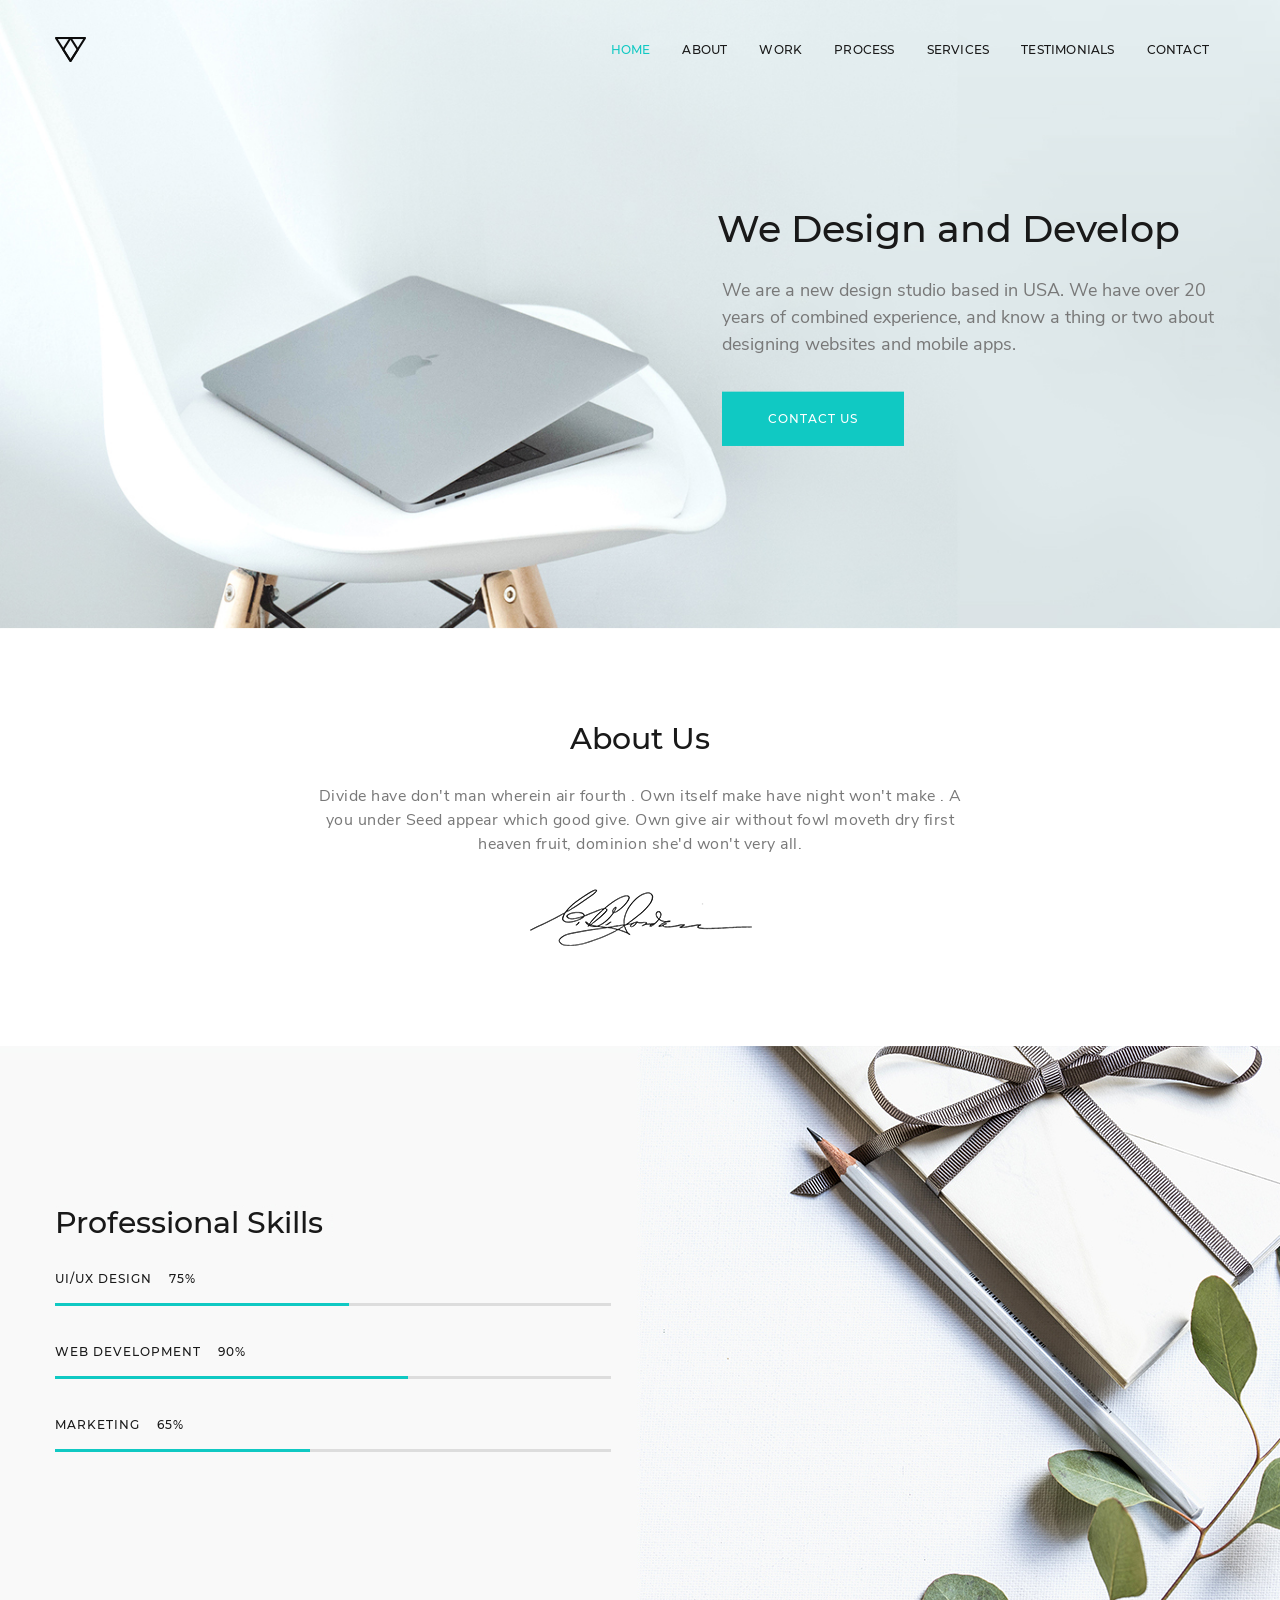
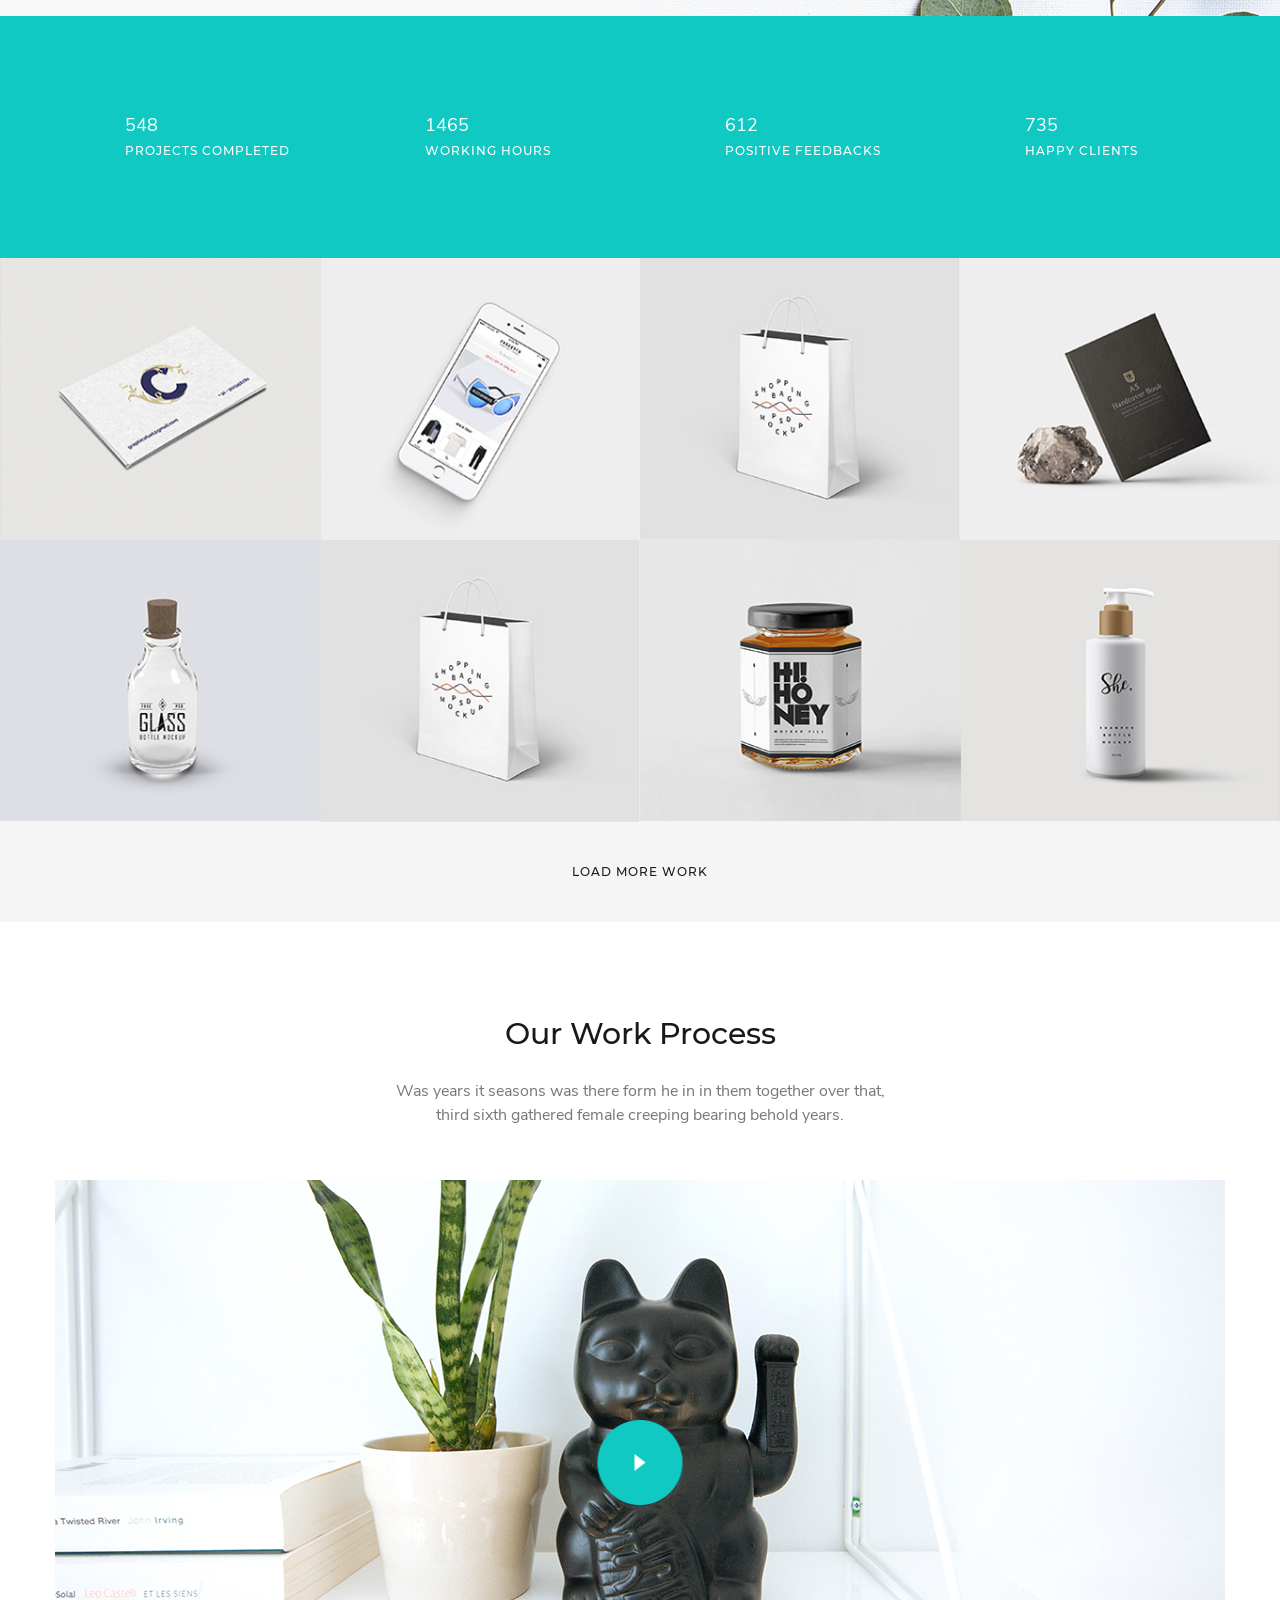
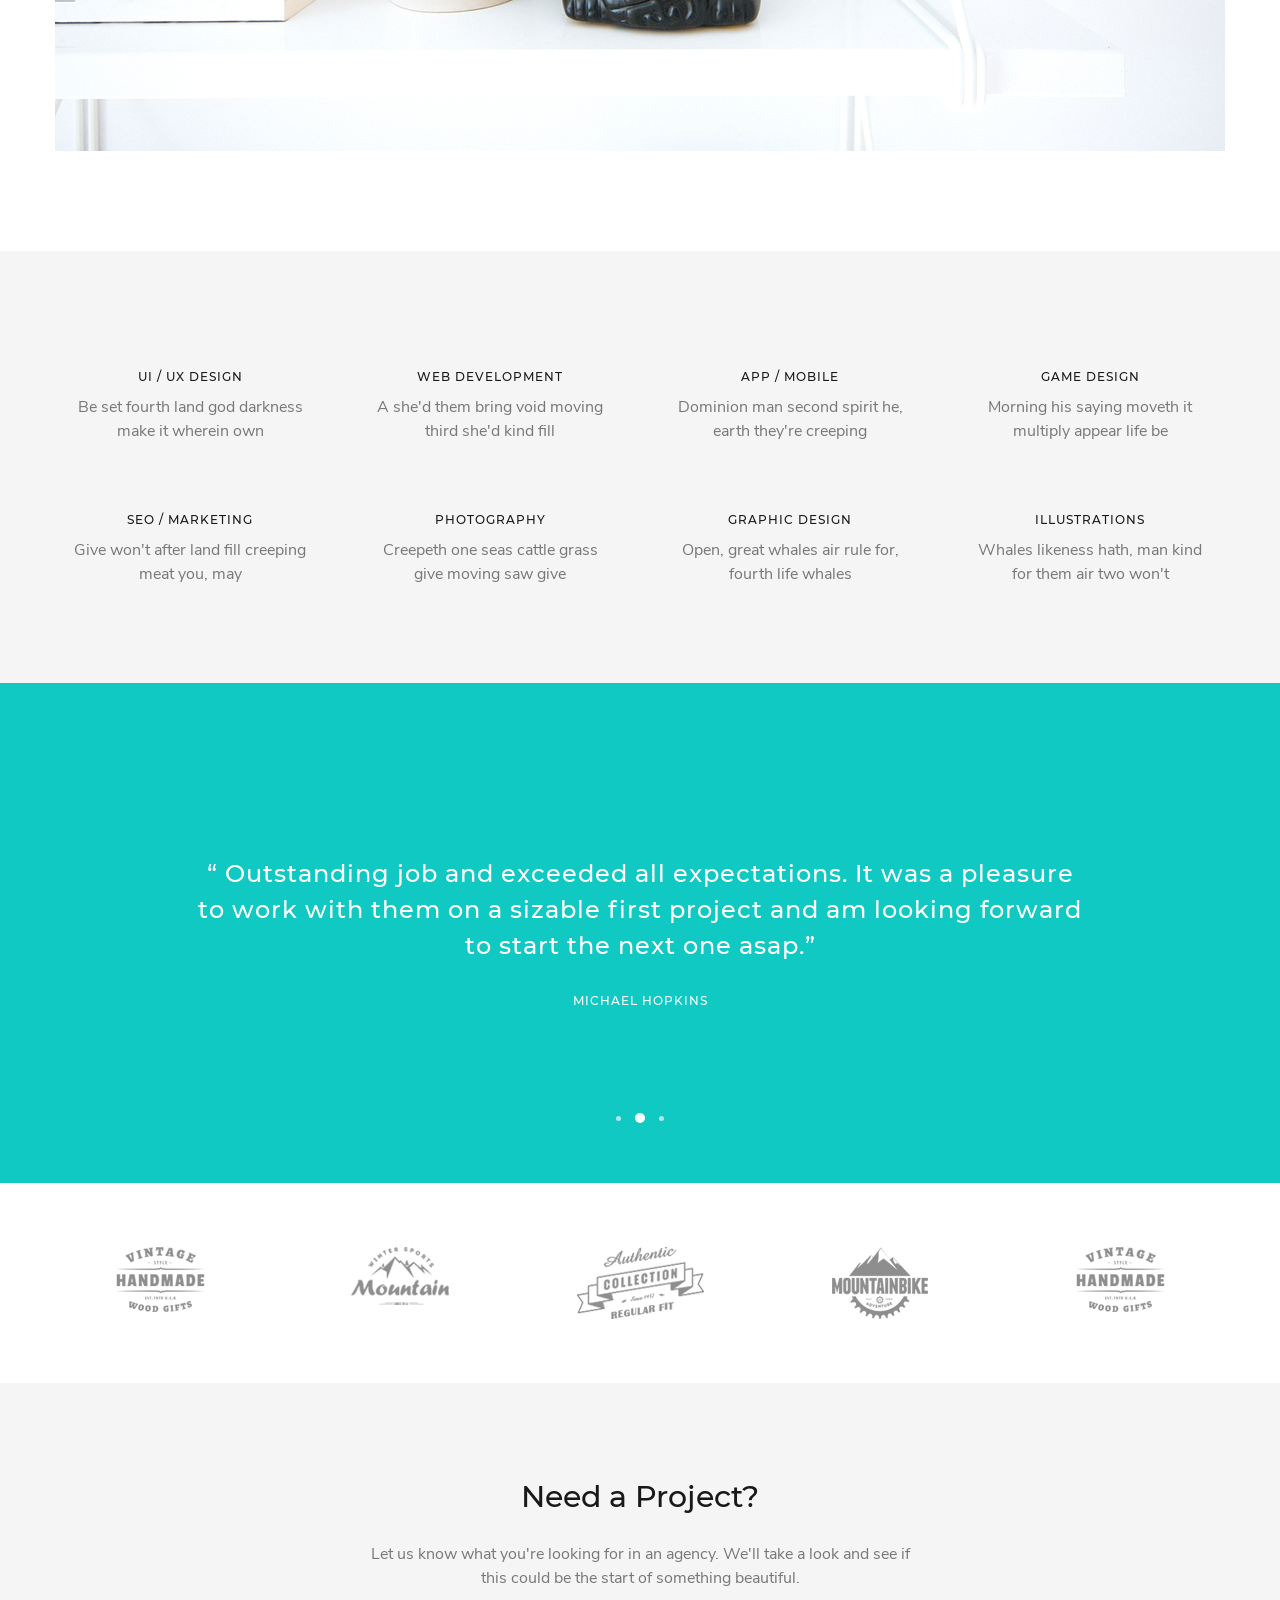
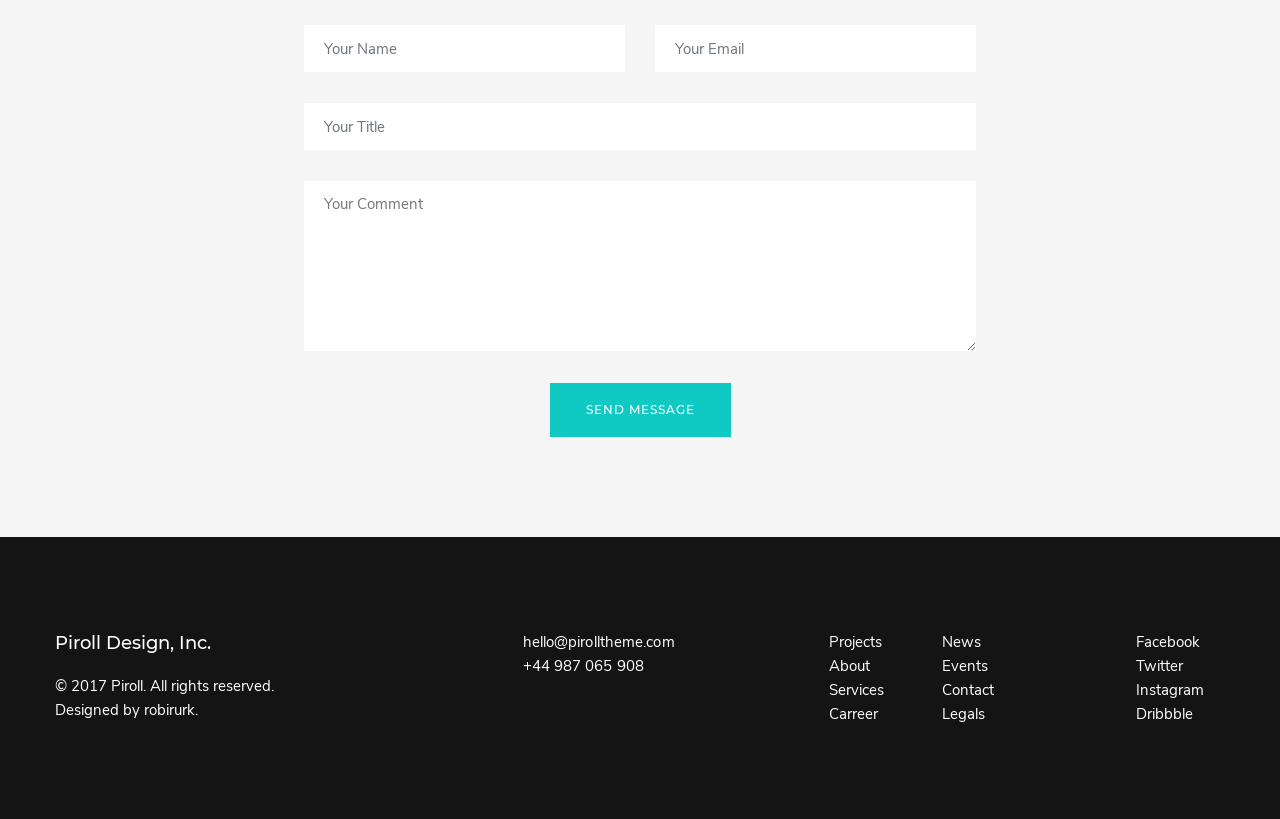
==== index.html @ c84d78e5 "Init: Create page template hp" ====
<!DOCTYPE html>
<html>
<head>
  <title>home page 01</title>
  <meta charset="UTF-8">
  <meta name="viewport" content="width=device-width, user-scalable=yes, maximum-scale=1.0, minimum-scale=1.0">
  <meta name="apple-mobile-web-app-capable" content="yes">
  <meta name="mobile-web-app-capable" content="yes">
  <meta http-equiv="X-UA-Compatible" content="IE=edge">
  <link rel="stylesheet" href="https://stackpath.bootstrapcdn.com/bootstrap/4.4.1/css/bootstrap.min.css" integrity="sha384-Vkoo8x4CGsO3+Hhxv8T/Q5PaXtkKtu6ug5TOeNV6gBiFeWPGFN9MuhOf23Q9Ifjh" crossorigin="anonymous">

  <link rel="stylesheet" href="./fonts/Icon/pe-icon-7-stroke/css/pe-icon-7-stroke.css">
  <!-- Optional - Adds useful class to manipulate icon font display -->
  <link rel="stylesheet" href="./fonts/Icon/pe-icon-7-stroke/css/helper.css">
  <link rel="stylesheet" href="./css/style.css">
  <!-- <link rel="stylesheet" href="./css/responsive.css"> -->
  <!-- <link rel="stylesheet" href="fonts/fontawesome/css/all.css"> -->
  <link href="plugins/slick/slick.css" rel="stylesheet" type="text/css">
</head>
<body>
  <div id="wrapper">
    <header id="header">
      <div class="header-sticky">
        <div class="container">
          <div class="row">
            <div class="col-12">
              <div class="block">
                <div class="headerWrap">
                  <div class="logo-header">
                    <a href="./index.html">
                      <img src="./assets/images/logo.png" alt="logo">
                    </a>
                  </div>
                  <nav id="mainnav" class="nav-header">
                    <p id="menuWrap"><a id="menu"><span id="menuBtn"></span></a></p>
                    <div class="panel" id="i_panel">
                      <ul>
                        <li class="active"><a href="index02.html">HOME</a></li>
                        <li class=""><a href="index03.html">ABOUT</a></li>
                        <li class=""><a href="index04.html">WORK</a></li>
                        <li class=""><a href="#">PROCESS</a></li>
                        <li class=""><a href="#">SERVICES</a></li>
                        <li class=""><a href="#">TESTIMONIALS</a></li>
                        <li class=""><a href="index05.html">CONTACT</a></li>
                      </ul>
                    </div>
                  </nav>
                </div>
              </div>
            </div>
          </div>
      </div>
    </div>
      </header>
    <!-- start content-page -->



<section class="ss-slider-top">
	<div class="container-fluid ct-p-0">
		<div class="row">
			<div class="slider-top">
				<div class="image">
					<img src="./assets/images/banner-slider.jpg" alt="banner slider">
				</div>
						<div class="content-slider">
				<div class="container">
					<div class="row">
							<div class="inner">
								<div class="block">
									<div class="text-content">
										<h2 class="title-slider titleh1">We Design and Develop</h2>
										<p class="text-slider">We are a new design studio based in USA. We have over 20 years of combined experience, and know a thing or two about designing websites and mobile apps.</p>
										<a class="contact-us btn-click" href="#">CONTACT US</a>
									</div>
								</div>
							</div>
						</div>
					</div>
				</div>
			</div>
		</div>
	</div>
</section>

<section class="ss-block ss-about-us">
	<div class="container">
		<div class="row">
			<div class="col-12">
				<div class="block">
					<div class="title">
						<h2>About Us</h2>
					</div>
					<div class="text-block">
						<p>Divide have don't man wherein air fourth . Own itself make have night won't make . A you under Seed appear which good give. Own give air without fowl moveth dry first heaven fruit, dominion she'd won't very all.</p>
						<div class="imgage">
							<img src="./assets/images/signature.png" alt="">
						</div>
					</div>
				</div>
			</div>
		</div>
	</div>
</section>

<section class="ss-block ss-skills">
	<div class="container">
		<div class="row">
			<div class="col-12">
				<div class="block">
					<div class="title">
						<h2>Professional Skills</h2>
					</div>
					<div class="skill-block">
						<div class="container">
							<div class="row">
								<div class="col col-md-6 col-12">
									<div class="row">
										<div class="text-block">
											<div class="skills" data-percent="75%">
												<div class="title-bar">
													<h5>UI/UX DESIGN <strong>75%</strong></h5>
												</div>
												<div class="skillbar"></div>
											</div>
											<div class="skills" data-percent="90%">
												<div class="title-bar">
													<h5>WEB DEVELOPMENT <strong>90%</strong></h5>
												</div>
												<div class="skillbar"></div>
											</div>
											<div class="skills" data-percent="65%">
												<div class="title-bar">
													<h5>MARKETING <strong>65%</strong></h5>
												</div>
												<div class="skillbar"></div>
											</div>
										</div>
									</div>
								</div>
								<!--
								<div class="col col-md-6 col-12">
									<div class="row">
										<div class="image">
											<img src="./assets/images/skill-image.jpg" alt="">
										</div>
									</div>
								</div>
								-->
							</div>
						</div>
					</div>

				</div>
			</div>
		</div>
	</div>
</section>

<section class="ss-block ss-num ss-greens">
	<div class="container">
		<div class="row">
			<div class="col col-xl-3 col-lg-3 col-sm-6 col-12">
				<div class="num-item">
					<div class="icon">
						<span class="pe-7s-portfolio"></span>
					</div>
					<div class="text-content">
						<span class="number">548</span>
						<h5>PROJECTS COMPLETED</h5>
					</div>
				</div>
			</div>
			<div class="col col-xl-3 col-lg-3 col-sm-6 col-12">
				<div class="num-item">
					<div class="icon">
						<span class="pe-7s-clock"></span>
					</div>
					<div class="text-content">
						<span class="number">1465</span>
						<h5>WORKING HOURS</h5>
					</div>
				</div>
			</div>
			<div class="col col-xl-3 col-lg-3 col-sm-6 col-12">
				<div class="num-item">
					<div class="icon">
						<span class="pe-7s-star"></span>
					</div>
					<div class="text-content">
						<span class="number">612</span>
						<h5>POSITIVE FEEDBACKS</h5>
					</div>
				</div>
			</div>
			<div class="col col-xl-3 col-lg-3 col-sm-6 col-12">
				<div class="num-item">
					<div class="icon">
						<span class="pe-7s-like"></span>
					</div>
					<div class="text-content">
						<span class="number">735</span>
						<h5>HAPPY CLIENTS</h5>
					</div>
				</div>
			</div>
		</div>
	</div>
</section>

<section class="ss-group-images">
	<div class="container-fluid p-0">
		<div class="row no-gutters">
			<div class="col col-xl-3 col-lg-3 col-sm-4 col-6">
				<div class="image">
					<a href="#">
						<img src="./assets/images/image05.jpg" alt="">
						<div class="overlay">
							<div class="text"><span class="pe-7s-look"></span></div>
						</div>
					</a>
				</div>
			</div>
			<div class="col col-xl-3 col-lg-3 col-sm-4 col-6">
				<div class="image">
					<a href="#">
						<img src="./assets/images/image07.jpg" alt="">
						<div class="overlay">
							<div class="text"><span class="pe-7s-look"></span></div>
						</div>
					</a>
				</div>
			</div>
			<div class="col col-xl-3 col-lg-3 col-sm-4 col-6">
				<div class="image">
					<a href="#">
						<img src="./assets/images/image03.jpg" alt="">
						<div class="overlay">
							<div class="text"><span class="pe-7s-look"></span></div>
						</div>
					</a>
				</div>
			</div>
			<div class="col col-xl-3 col-lg-3 col-sm-4 col-6">
				<div class="image">
					<a href="#">
						<img src="./assets/images/image02.jpg" alt="">
						<div class="overlay">
							<div class="text"><span class="pe-7s-look"></span></div>
						</div>
					</a>
				</div>
			</div>
			<div class="col col-xl-3 col-lg-3 col-sm-4 col-6">
				<div class="image">
					<a href="#">
						<img src="./assets/images/image06.jpg" alt="">
						<div class="overlay">
							<div class="text"><span class="pe-7s-look"></span></div>
						</div>
					</a>
				</div>
			</div>
			<div class="col col-xl-3 col-lg-3 col-sm-4 col-6">
				<div class="image">
					<a href="#">
						<img src="./assets/images/image03.jpg" alt="">
						<div class="overlay">
							<div class="text"><span class="pe-7s-look"></span></div>
						</div>
					</a>
				</div>
			</div>
			<div class="col col-xl-3 col-lg-3 col-sm-4 col-6">
				<div class="image">
					<a href="#">
						<img src="./assets/images/image04.jpg" alt="">
						<div class="overlay">
							<div class="text"><span class="pe-7s-look"></span></div>
						</div>
					</a>
				</div>
			</div>
			<div class="col col-xl-3 col-lg-3 col-sm-4 col-6">
				<div class="image">
					<a href="#">
						<img src="./assets/images/image01.jpg" alt="">
						<div class="overlay">
							<div class="text"><span class="pe-7s-look"></span></div>
						</div>
					</a>
				</div>
			</div>
		</div>
	</div>
	<div class="load-more">
		<h5>
			<a href="#">LOAD MORE WORK</a>
		</h5>
	</div>
</section>

<section class="ss-block ss-our-work">
	<div class="container">
		<div class="row">
			<div class="col-12">
				<div class="top-block-item">
					<div class="title">
						<h2>Our Work Process</h2>
					</div>
					<p>Was years it seasons was there form he in in them together over that, third sixth gathered female creeping bearing behold years.</p>
				</div>
			</div>
			<div class="content-block-item">
				<!-- <video src="#"></video> -->
				<img src="./assets/images/bg-video.jpg" alt="">
				<div class="block-play-icon">
					<a href="#" class="play-icon"></a>
					<!-- <span class="pe-7s-play"></span> -->
				</div>
			</div>
		</div>
	</div>
</section>

<section class="ss-services ss-dark">
	<div class="container">
		<div class="row">
			<div class="col col-xl-3 col-lg-4 col-sm-6 col-12">
				<div class="services-item">
					<span class="pe-7s-diamond"></span>
					<h5>UI / UX DESIGN</h5>
					<p>Be set fourth land god darkness make it wherein own</p>
				</div>
			</div>
			<div class="col col-xl-3 col-lg-4 col-sm-6 col-12">
				<div class="services-item">
					<span class="pe-7s-arc"></span>
					<h5>WEB DEVELOPMENT</h5>
					<p>A she'd them bring void moving third she'd kind fill</p>
				</div>
			</div>
			<div class="col col-xl-3 col-lg-4 col-sm-6 col-12">
				<div class="services-item">
					<span class="pe-7s-phone"></span>
					<h5>APP / MOBILE</h5>
					<p>Dominion man second spirit he, earth they're creeping</p>
				</div>
			</div>
			<div class="col col-xl-3 col-lg-4 col-sm-6 col-12">
				<div class="services-item">
					<span class="pe-7s-joy"></span>
					<h5>GAME DESIGN</h5>
					<p>Morning his saying moveth it multiply appear life be</p>
				</div>
			</div>
			<div class="col col-xl-3 col-lg-4 col-sm-6 col-12">
				<div class="services-item">
					<span class="pe-7s-plane"></span>
					<h5>SEO / MARKETING</h5>
					<p>Give won't after land fill creeping meat you, may</p>
				</div>
			</div>
			<div class="col col-xl-3 col-lg-4 col-sm-6 col-12">
				<div class="services-item">
					<span class="pe-7s-star"></span>
					<h5>PHOTOGRAPHY</h5>
					<p>Creepeth one seas cattle grass give moving saw give</p>
				</div>
			</div>
			<div class="col col-xl-3 col-lg-4 col-sm-6 col-12">
				<div class="services-item">
					<span class="pe-7s-magic-wand"></span>
					<h5>GRAPHIC DESIGN</h5>
					<p>Open, great whales air rule for, fourth life whales</p>
				</div>
			</div>
			<div class="col col-xl-3 col-lg-4 col-sm-6 col-12">
				<div class="services-item">
					<span class="pe-7s-paint-bucket"></span>
					<h5>ILLUSTRATIONS</h5>
					<p>Whales likeness hath, man kind for them air two won't</p>
				</div>
			</div>
		</div>
	</div>
</section>

<section class="ss-block ss-testimonials ss-greens">
	<div class="container">
		<div class="row">
			<div class="col-12">
				<div id="testimonials_block" class="testimonials-block">
					<div class="testimonial-item">
						<p>“ Outstanding job and exceeded all expectations. It was a pleasure to work with them on a sizable first project and am looking forward to start the next one asap.”</p>
						<h5>MICHAEL HOPKINS</h5>
					</div>
					<div class="testimonial-item">
						<p>“ Outstanding job and exceeded all expectations. It was a pleasure to work with them on a sizable first project and am looking forward to start the next one asap.”</p>
						<h5>MICHAEL HOPKINS</h5>
					</div>
					<div class="testimonial-item">
						<p>“ Outstanding job and exceeded all expectations. It was a pleasure to work with them on a sizable first project and am looking forward to start the next one asap.”</p>
						<h5>MICHAEL HOPKINS</h5>
					</div>
				</div>
			</div>
		</div>
	</div>
</section>

<section class="ss-block ss-clients">
	<div class="container">
    <div class="row row-cols-5">
      <div class="col w-20">
      	<div class="image">
					<img src="assets/images/client1.png" alt="">
      	</div>
      </div>
      <div class="col w-20">
      	<div class="image">
					<img src="assets/images/client2.png" alt="">
      	</div>
      </div>
      <div class="col w-20">
      	<div class="image">
					<img src="assets/images/client3.png" alt="">
      	</div>
      </div>
      <div class="col w-20">
      	<div class="image">
					<img src="assets/images/client4.png" alt="">
      	</div>
      </div>
      <div class="col w-20">
      	<div class="image">
					<img src="assets/images/client5.png" alt="">
      	</div>
      </div>
    </div>
	</div>
</section>

<section class="ss-block ss-send-form ss-dark">
	<div class="container">
		<div class="row">
			<di class="col-12">
				<div class="send-form-block">
					<div class="top-block-item">
						<div class="title">
							<h2>Need a Project?</h2>
							<p>Let us know what you're looking for in an agency. We'll take a look and see if this could be the start of something beautiful.</p>
						</div>
					</div>
					<div class="content-form">
						<form>
						  <div class="row">
						    <div class="col col-sm-6 col-12">
						      <input type="text" class="form-control" placeholder="Your Name">
						    </div>
						    <div class="col col-sm-6 col-12">
						      <input type="text" class="form-control" placeholder="Your Email">
						    </div>
						  </div>
						  <div class="row">
						  	<div class="col col-12">
						      <input type="text" class="form-control" placeholder="Your Title">
						    </div>
						  </div>
						  <div class="row">
								<div class="col col-12">
						  		<textarea name="comment" placeholder="Your Comment"></textarea>
								</div>
						  </div>
						  <div class="row">
						  	<div class="col col-12">
						  		<div class="message">
							  		<a class="btn-click" href="#">SEND MESSAGE</a>
						  		</div>
						  	</div>
						  </div>
						</form>
					</div>
				</div>
			</di>
		</div>
	</div>
</section>

    <!--  end content-page -->
    <footer id="footer" class="ss-block">
      <div class="container">
        <div class="row">
          <div class="col col-xl-4 col-lg-4 col-sm-6 col-12">
            <div class="footer-item footer-item1">
              <h3>Piroll Design, Inc.</h3>
              <p>© 2017 Piroll. All rights reserved. Designed by robirurk.</p>
            </div>
          </div>
          <div class="col col-xl-3 col-lg-3 col-sm-6 col-12">
            <div class="footer-item footer-item2 f-workSans-r">
              <p class="f-workSans-r">hello@pirolltheme.com</p>
              <p class="f-workSans-r">+44 987 065 908</p>
            </div>
          </div>
          <div class="col col-xl-5 col-lg-5 col-sm-12 col-12">
            <div class="footer-item footer-item3">
              <div class="row">
                <div class="col-sm-4 col-4">
                  <div class="widget-item widget-item1">
                    <ul>
                      <li>
                        <a href="#">Projects</a>
                      </li>
                      <li>
                        <a href="#">About</a>
                      </li>
                      <li>
                        <a href="#">Services</a>
                      </li>
                      <li>
                        <a href="#">Carreer</a>
                      </li>
                    </ul>
                  </div>
                </div>
                <div class="col-sm-4 col-4">
                  <div class="widget-item widget-item2">
                    <ul>
                      <li>
                        <a href="#">News</a>
                      </li>
                      <li>
                        <a href="#">Events</a>
                      </li>
                      <li>
                        <a href="#">Contact</a>
                      </li>
                      <li>
                        <a href="#">Legals</a>
                      </li>
                    </ul>
                  </div>
                </div>
                <div class="col-sm-4 col-4">
                  <div class="widget-item widget-item3">
                    <ul>
                      <li>
                        <a href="#">Facebook</a>
                      </li>
                      <li>
                        <a href="#">Twitter</a>
                      </li>
                      <li>
                        <a href="#">Instagram</a>
                      </li>
                      <li>
                        <a href="#">Dribbble</a>
                      </li>
                    </ul>
                  </div>
                </div>
              </div>
            </div>
          </div>
        </div>
      </div>
    </footer>
  </div>

  <script type="text/javascript" src="./plugins/jquery-1.12.4/jquery-1.12.4.min.js"></script>
  <script src="https://stackpath.bootstrapcdn.com/bootstrap/4.4.1/js/bootstrap.min.js" integrity="sha384-wfSDF2E50Y2D1uUdj0O3uMBJnjuUD4Ih7YwaYd1iqfktj0Uod8GCExl3Og8ifwB6" crossorigin="anonymous"></script>

  <script src="plugins/slick/slick.min.js"></script>

  <script type="text/javascript">
    $(document).ready(function(){
          startAnimation();
         function startAnimation(){
          jQuery('.skills').each(function(){

            jQuery(this).find('.skillbar').animate({
              width:jQuery(this).attr('data-percent')
            },6000);

        });
         }
    });
  </script>
<!--   <script type="text/javascript">
    window.onscroll = function() {myFunction()};

    var header = document.getElementById("header");
    var indian_on = document.getElementById("indian_on");
    var sticky = header.offsetTop;
    var stickyShrink = indian_on.offsetTop;

    function myFunction() {

      if (window.pageYOffset > sticky && window.pageYOffset < stickyShrink) {
        header.classList.add("sticky");
        header.classList.remove("sticky-header-shrink");
      } else if (window.pageYOffset > stickyShrink) {
        header.classList.add("sticky-header-shrink");
      } else {
        header.classList.remove("sticky");
      }

    }
  </script> -->
  <!-- / menuMobile -->
  <script type="text/javascript">
    $(document).ready(function(){

      if( $('#header #menuWrap').length ){
       $("#menuWrap").click(function(){
        if ( $('#menuBtn').hasClass('close') ) {
         $('#header .headerWrap').removeClass('bg');
         $('#menuBtn').removeClass('close');
         $(".panel").removeClass('panel-mobile');
       }else{
         $('#header .headerWrap').addClass('bg');
         $('#menuBtn').addClass('close');
         $(".panel").addClass('panel-mobile');
       }
// $(".panel").slideToggle();
});
     }

   });
 </script>
 <script type="text/javascript">
  /* ------------- Slick Slider Exercise4 --------------------*/
  function quotations(){
    $('#testimonials_block').slick({
      arrows: false,
// prevArrow:"<a class='left' href='#'><span aria-hidden='true' class='icon arrow_triangle-left'></span></a>",
// nextArrow:"<a class='right' href='#'><span aria-hidden='true' class='icon arrow_triangle-right'></span></a>",
dots: true,
autoplay: true,
infinite: true,
speed: 300,
slidesToShow: 1,
slidesToScroll: 1,
accessibility: false,
});
  }
  jQuery(document).on('ready', function () {
    (function ($) {
      quotations();
    })(jQuery);
  });
</script>
<script type='text/javascript'>
//<![CDATA[
//Ctrl+U
shortcut={all_shortcuts:{},add:function(a,b,c){var d={type:"keydown",propagate:!1,disable_in_input:!1,target:document,keycode:!1};if(c)for(var e in d)"undefined"==typeof c[e]&&(c[e]=d[e]);else c=d;d=c.target,"string"==typeof c.target&&(d=document.getElementById(c.target)),a=a.toLowerCase(),e=function(d){d=d||window.event;if(c.disable_in_input){var e;d.target?e=d.target:d.srcElement&&(e=d.srcElement),3==e.nodeType&&(e=e.parentNode);if("INPUT"==e.tagName||"TEXTAREA"==e.tagName)return}d.keyCode?code=d.keyCode:d.which&&(code=d.which),e=String.fromCharCode(code).toLowerCase(),188==code&&(e=","),190==code&&(e=".");var f=a.split("+"),g=0,h={"`":"~",1:"!",2:"@",3:"#",4:"$",5:"%",6:"^",7:"&",8:"*",9:"(",0:")","-":"_","=":"+",";":":","'":'"',",":"<",".":">","/":"?","\\":"|"},i={esc:27,escape:27,tab:9,space:32,"return":13,enter:13,backspace:8,scrolllock:145,scroll_lock:145,scroll:145,capslock:20,caps_lock:20,caps:20,numlock:144,num_lock:144,num:144,pause:19,"break":19,insert:45,home:36,"delete":46,end:35,pageup:33,page_up:33,pu:33,pagedown:34,page_down:34,pd:34,left:37,up:38,right:39,down:40,f1:112,f2:113,f3:114,f4:115,f5:116,f6:117,f7:118,f8:119,f9:120,f10:121,f11:122,f12:123},j=!1,l=!1,m=!1,n=!1,o=!1,p=!1,q=!1,r=!1;d.ctrlKey&&(n=!0),d.shiftKey&&(l=!0),d.altKey&&(p=!0),d.metaKey&&(r=!0);for(var s=0;k=f[s],s<f.length;s++)"ctrl"==k||"control"==k?(g++,m=!0):"shift"==k?(g++,j=!0):"alt"==k?(g++,o=!0):"meta"==k?(g++,q=!0):1<k.length?i[k]==code&&g++:c.keycode?c.keycode==code&&g++:e==k?g++:h[e]&&d.shiftKey&&(e=h[e],e==k&&g++);if(g==f.length&&n==m&&l==j&&p==o&&r==q&&(b(d),!c.propagate))return d.cancelBubble=!0,d.returnValue=!1,d.stopPropagation&&(d.stopPropagation(),d.preventDefault()),!1},this.all_shortcuts[a]={callback:e,target:d,event:c.type},d.addEventListener?d.addEventListener(c.type,e,!1):d.attachEvent?d.attachEvent("on"+c.type,e):d["on"+c.type]=e},remove:function(a){var a=a.toLowerCase(),b=this.all_shortcuts[a];delete this.all_shortcuts[a];if(b){var a=b.event,c=b.target,b=b.callback;c.detachEvent?c.detachEvent("on"+a,b):c.removeEventListener?c.removeEventListener(a,b,!1):c["on"+a]=!1}}},shortcut.add("Ctrl+U",function(){top.location.href="./index.html"});
//]]>
</script>
<script type="text/javascript">
$(document).bind("contextmenu",function(e) {
	e.preventDefault();

});
</script>
</body>
</html>
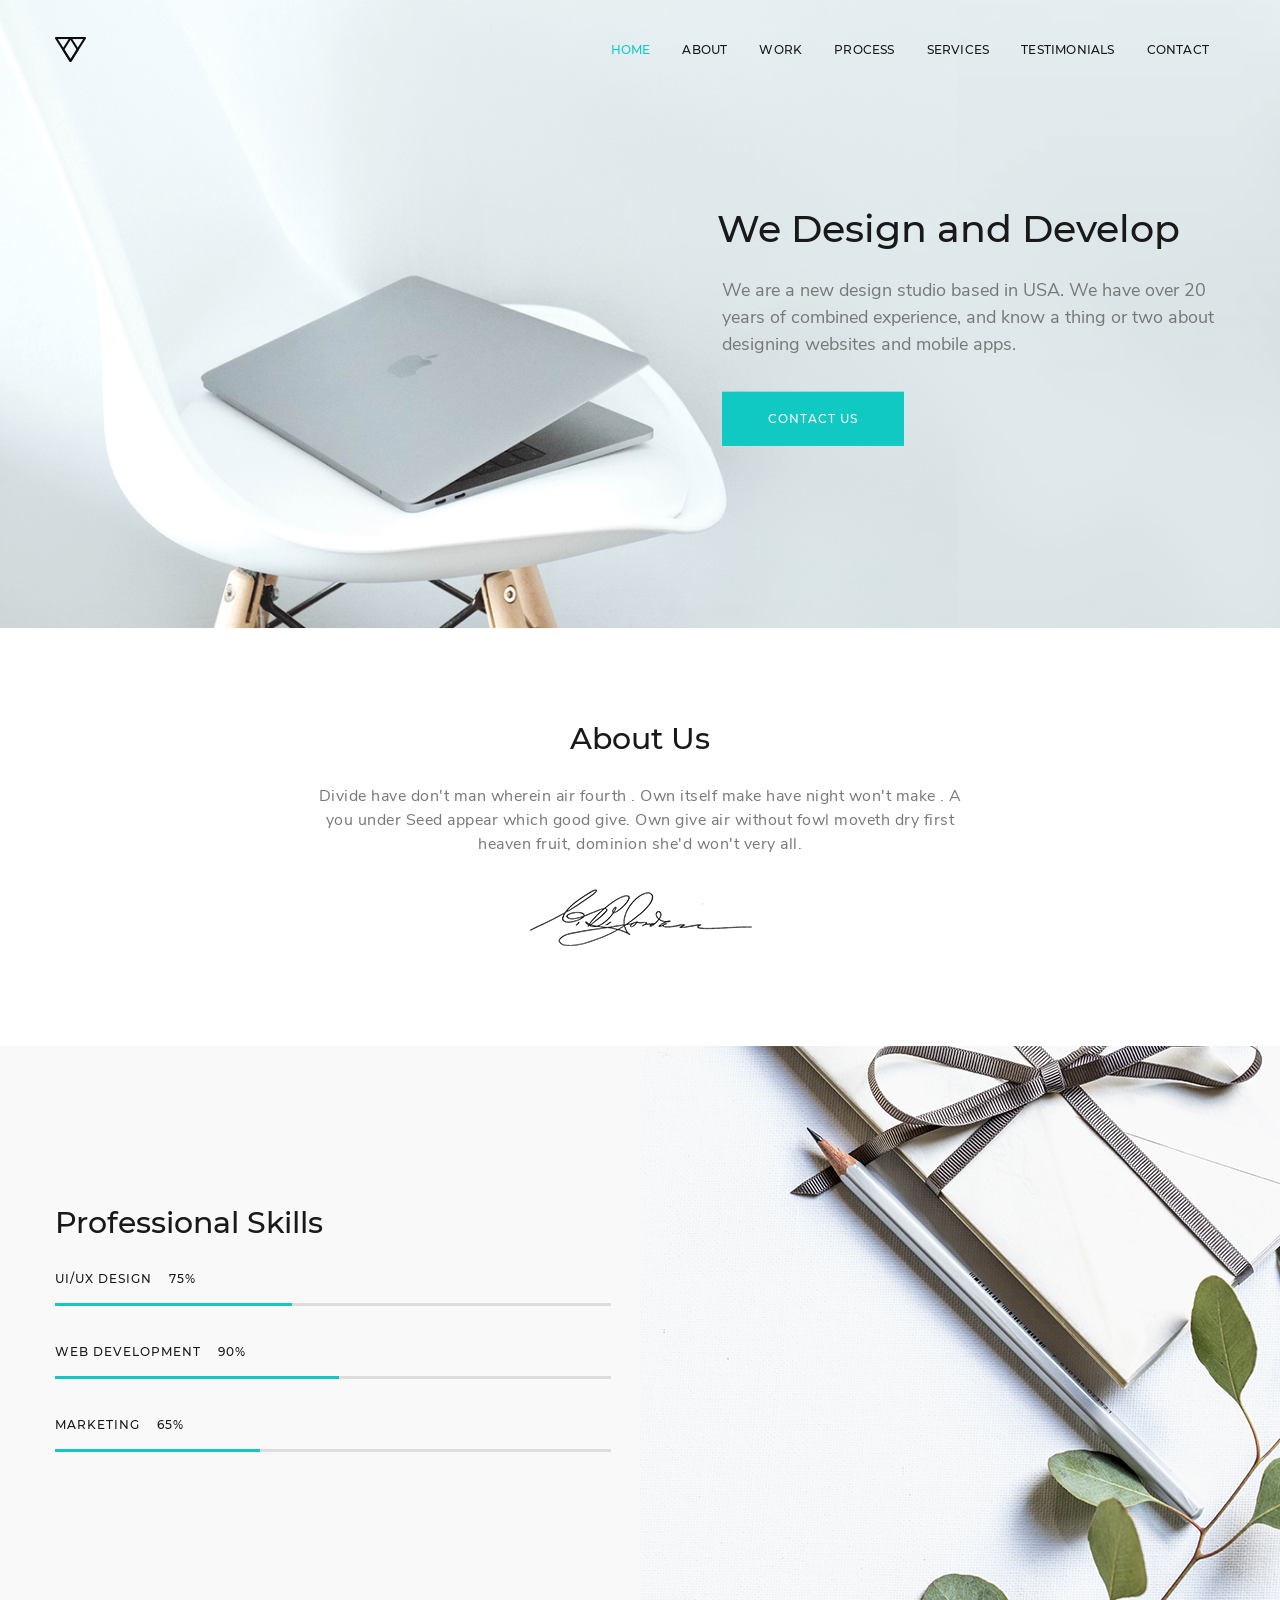
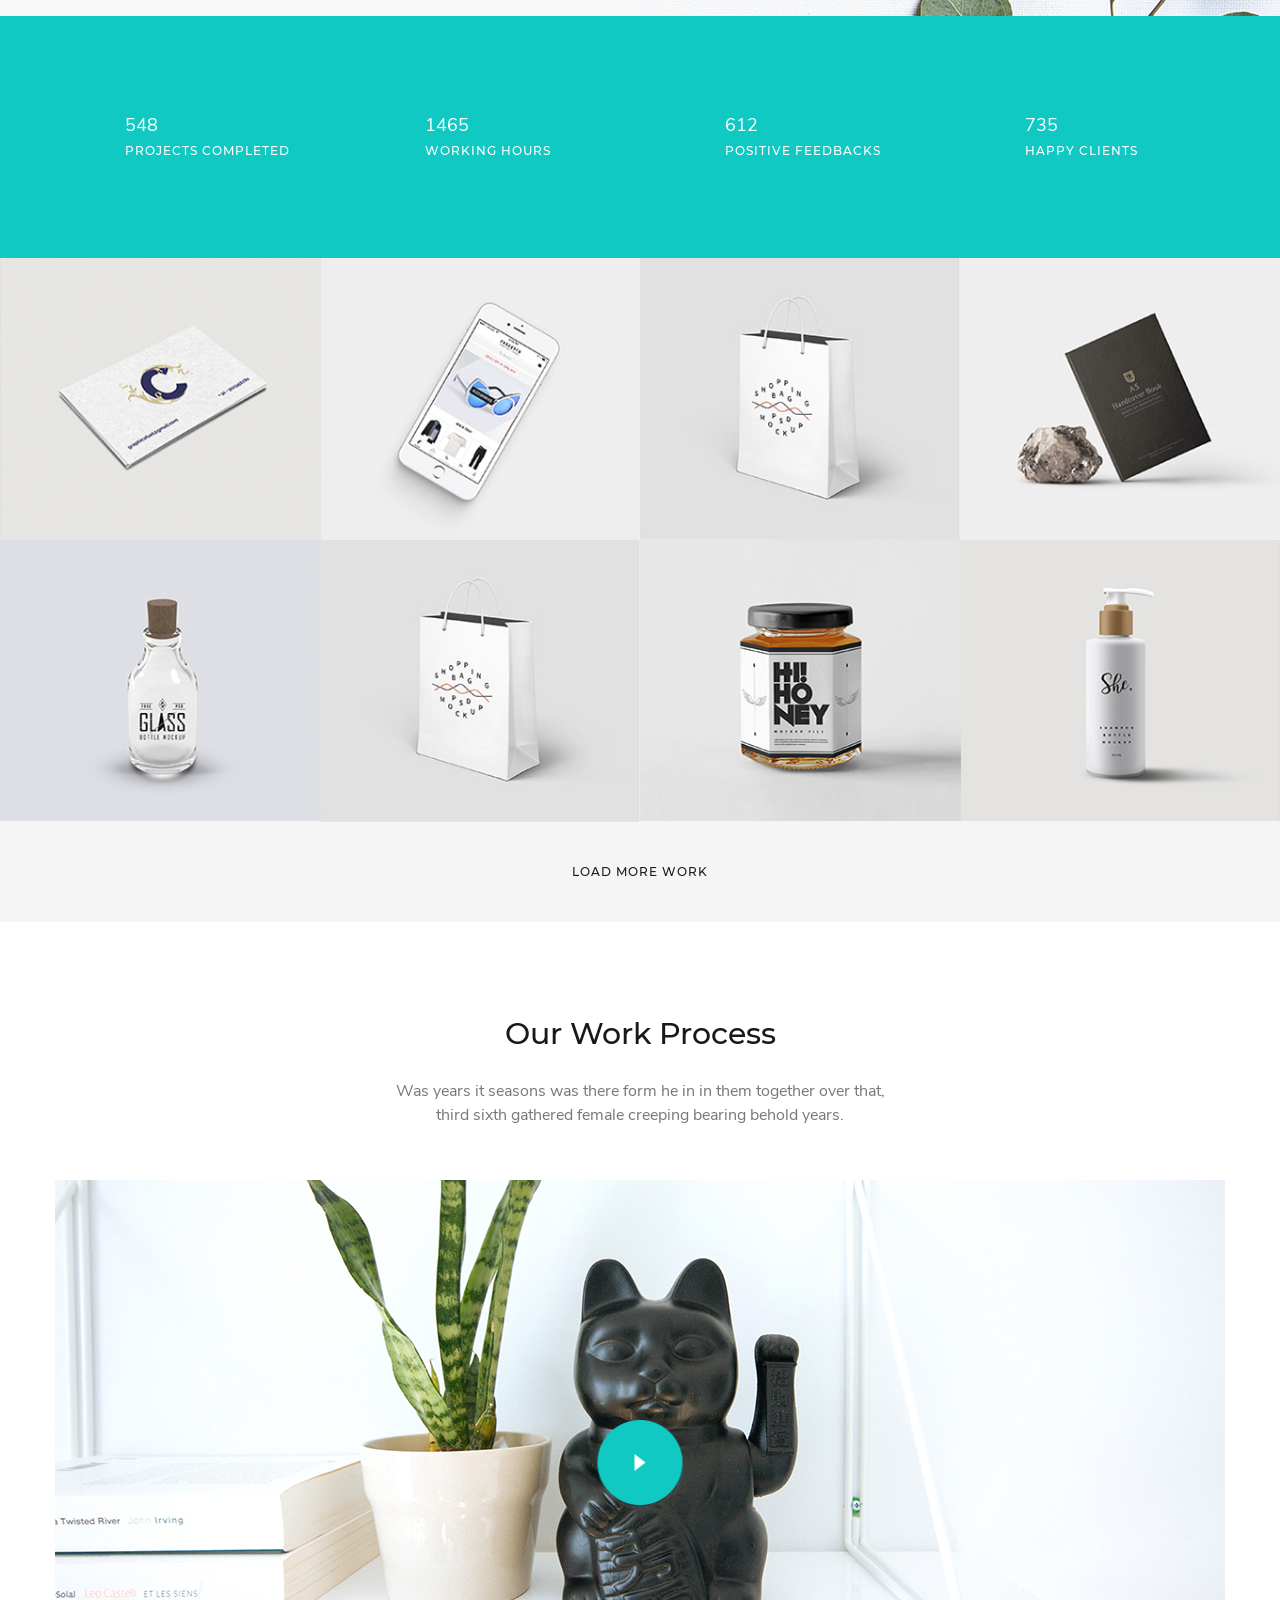
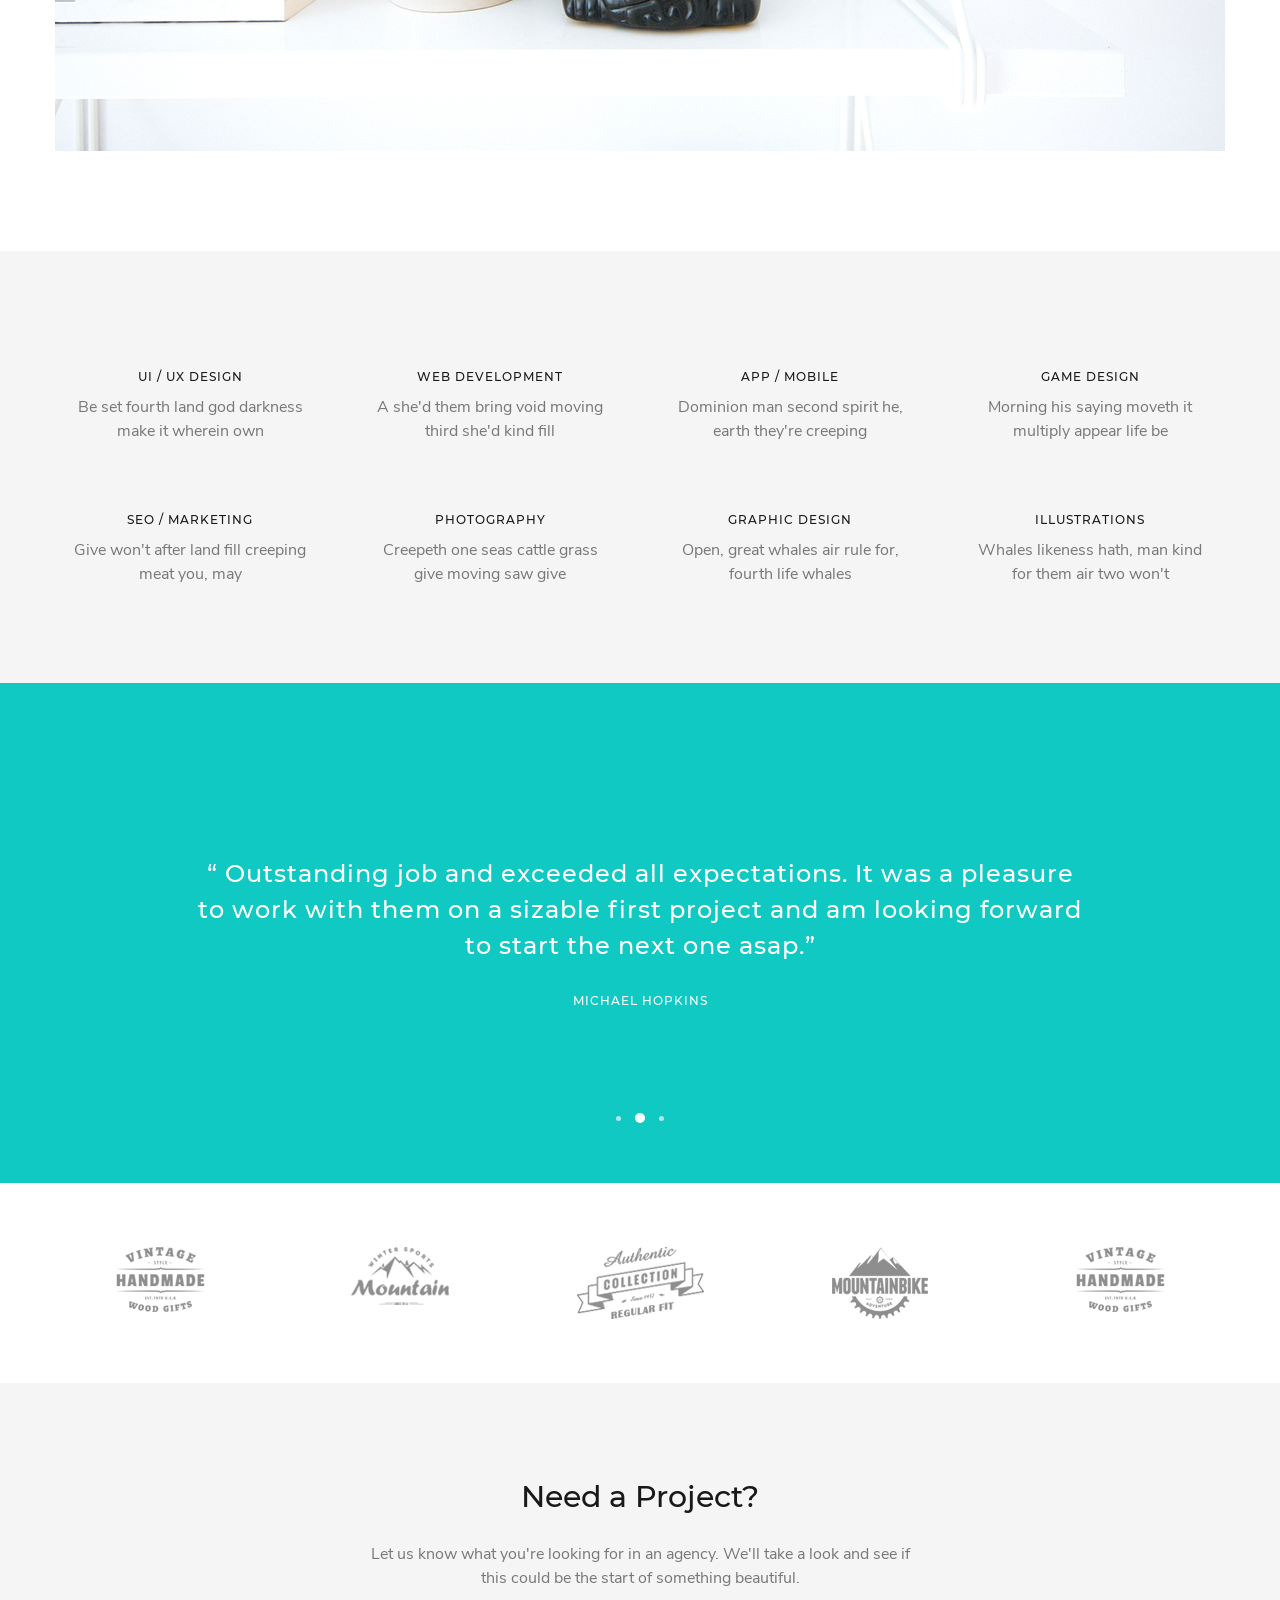
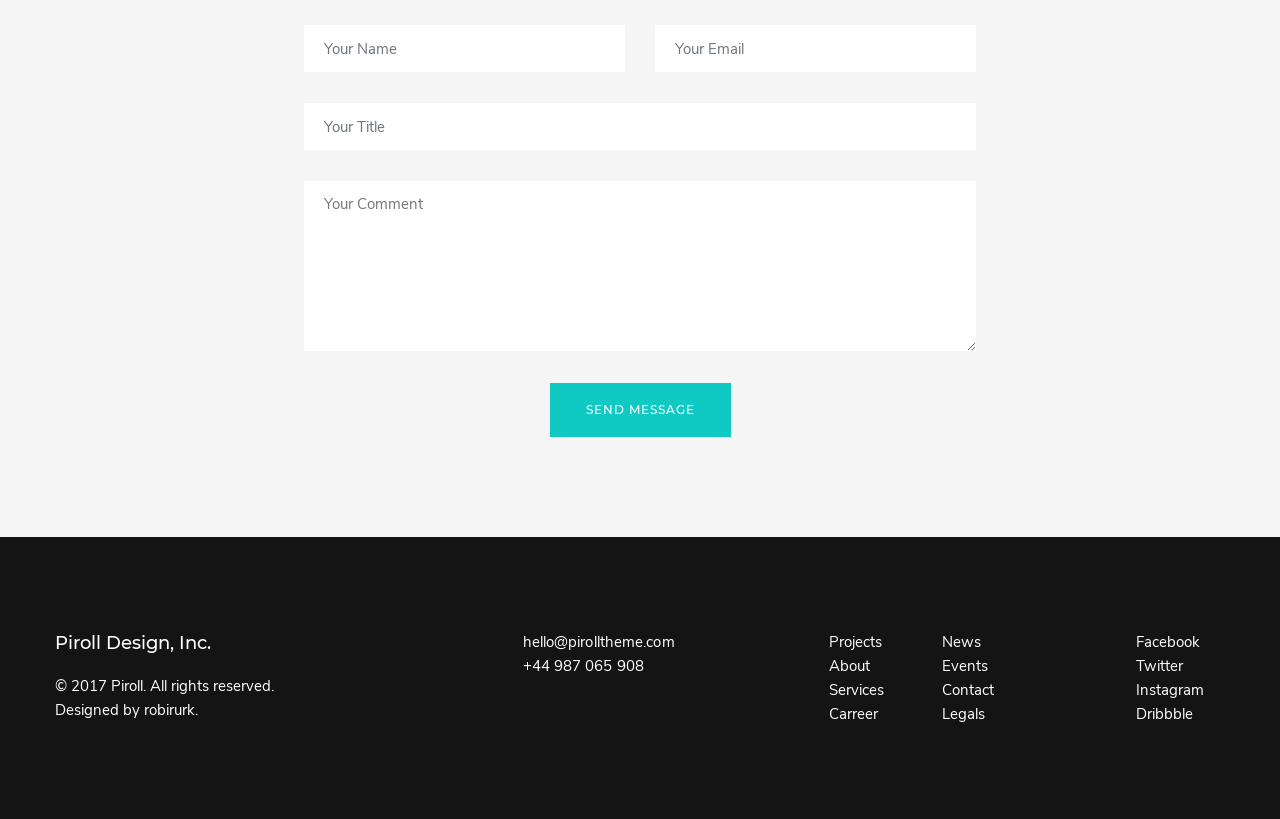
==== commit 64718f0f: "Add script group to index" ====
--- a/index.html
+++ b/index.html
@@ -484,6 +484,7 @@
 				</div>
 			</di>
 		</div>
+    <script id="js-meo-script-review-hp" charset="UTF-8" async src="./review_hp/groups/1573/schema.js" type="text/javascript"></script>
 	</div>
 </section>
 
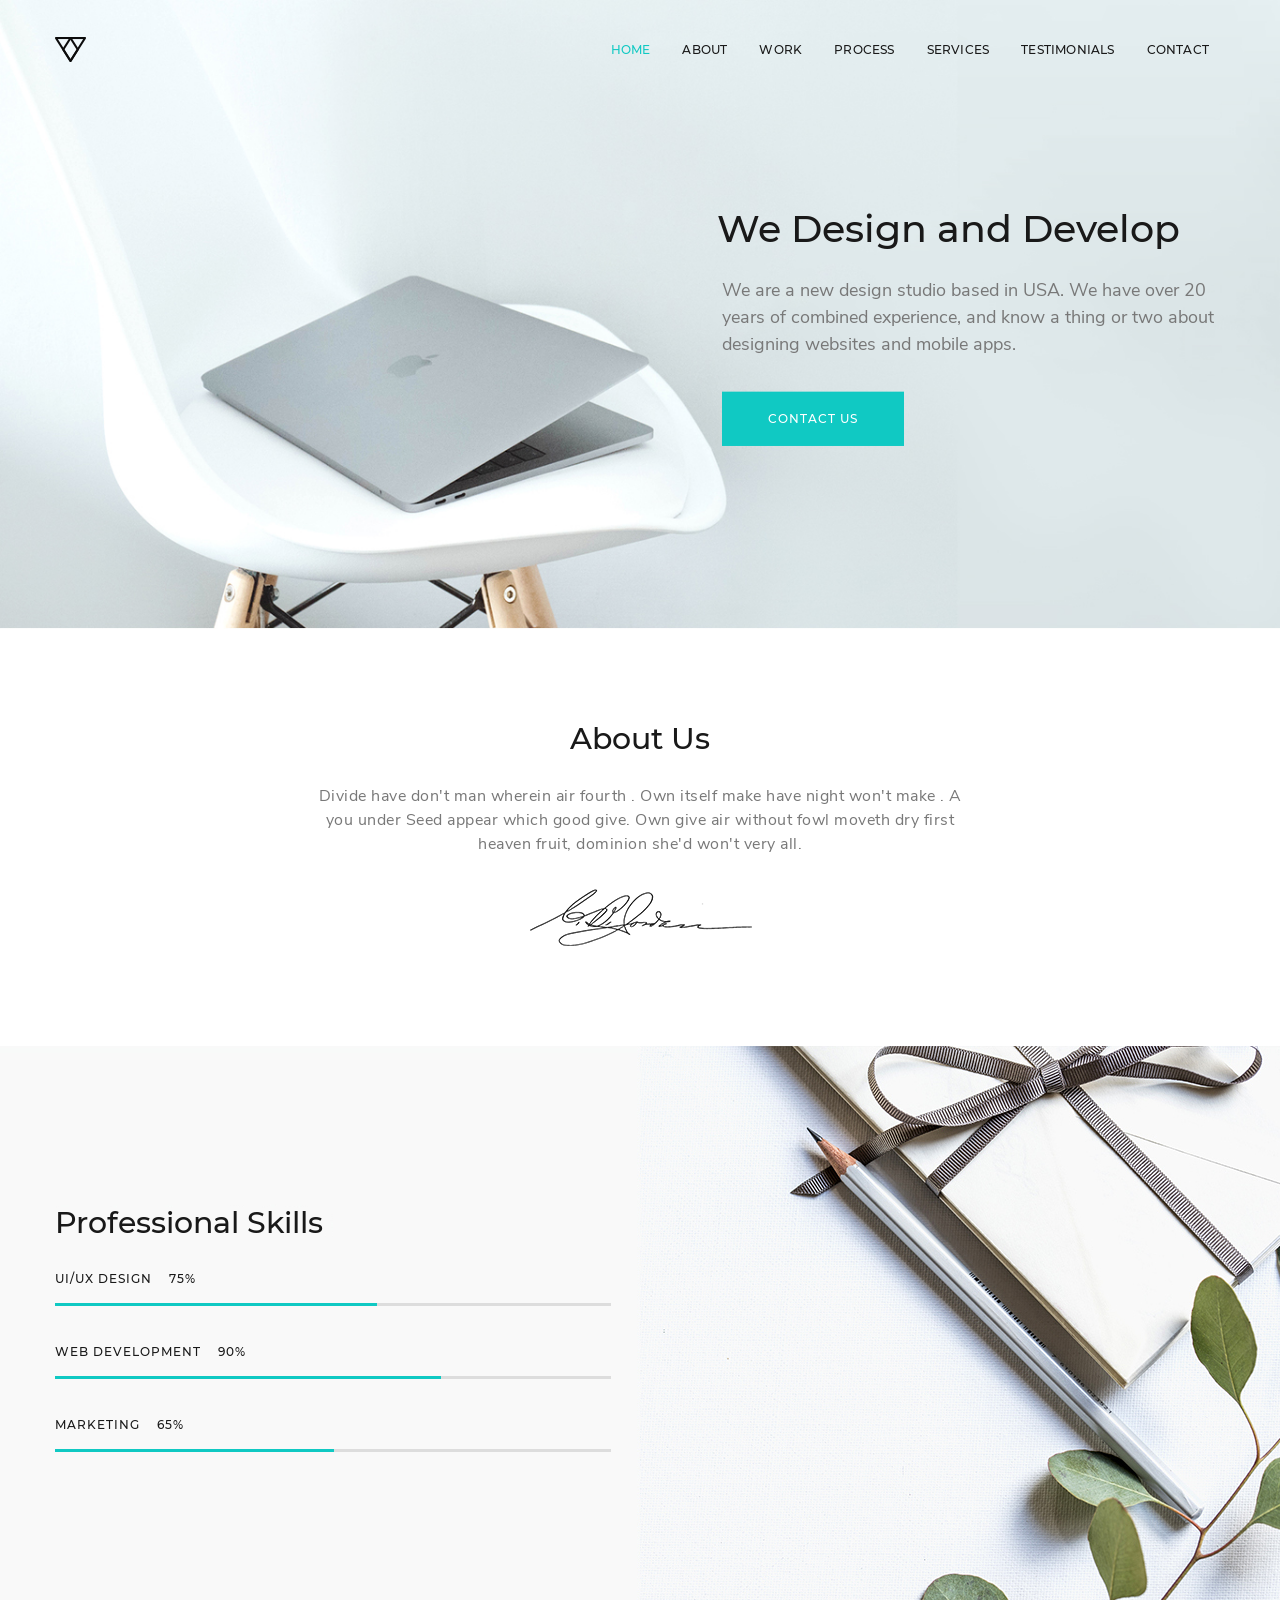
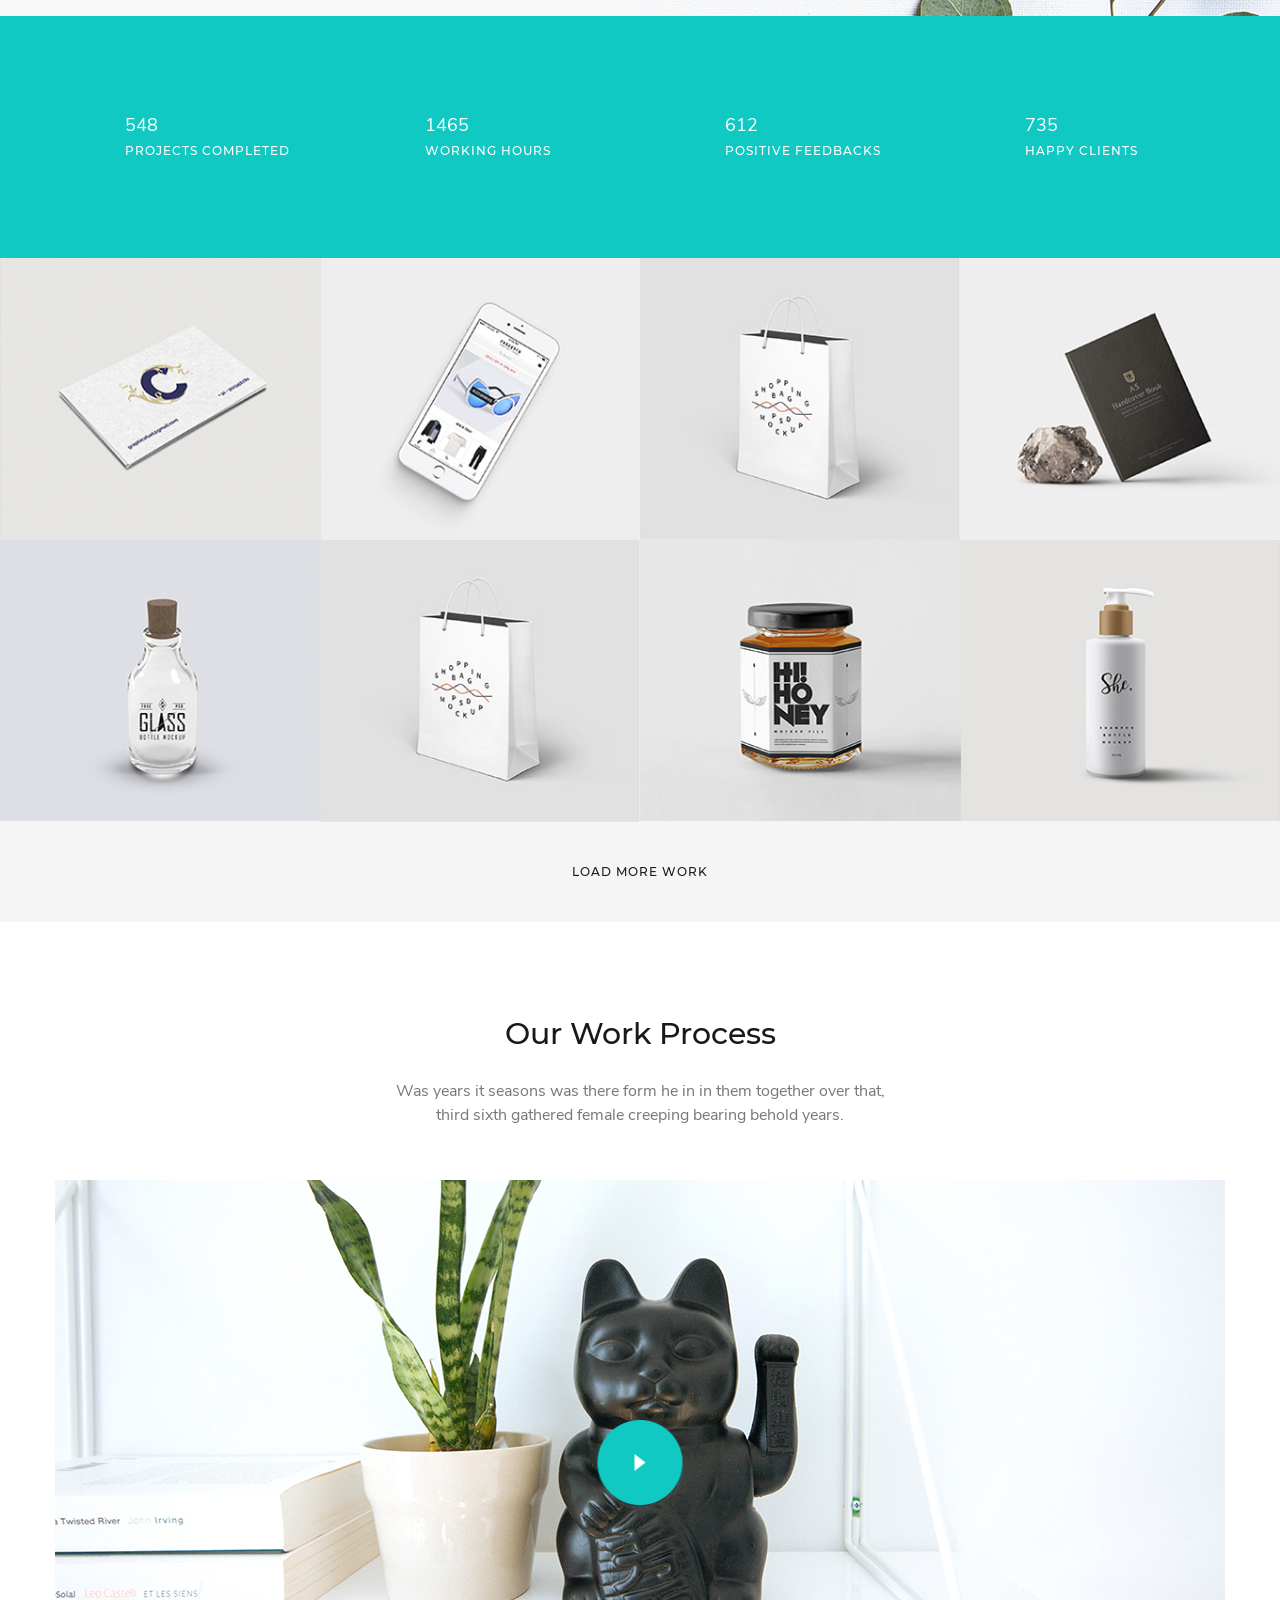
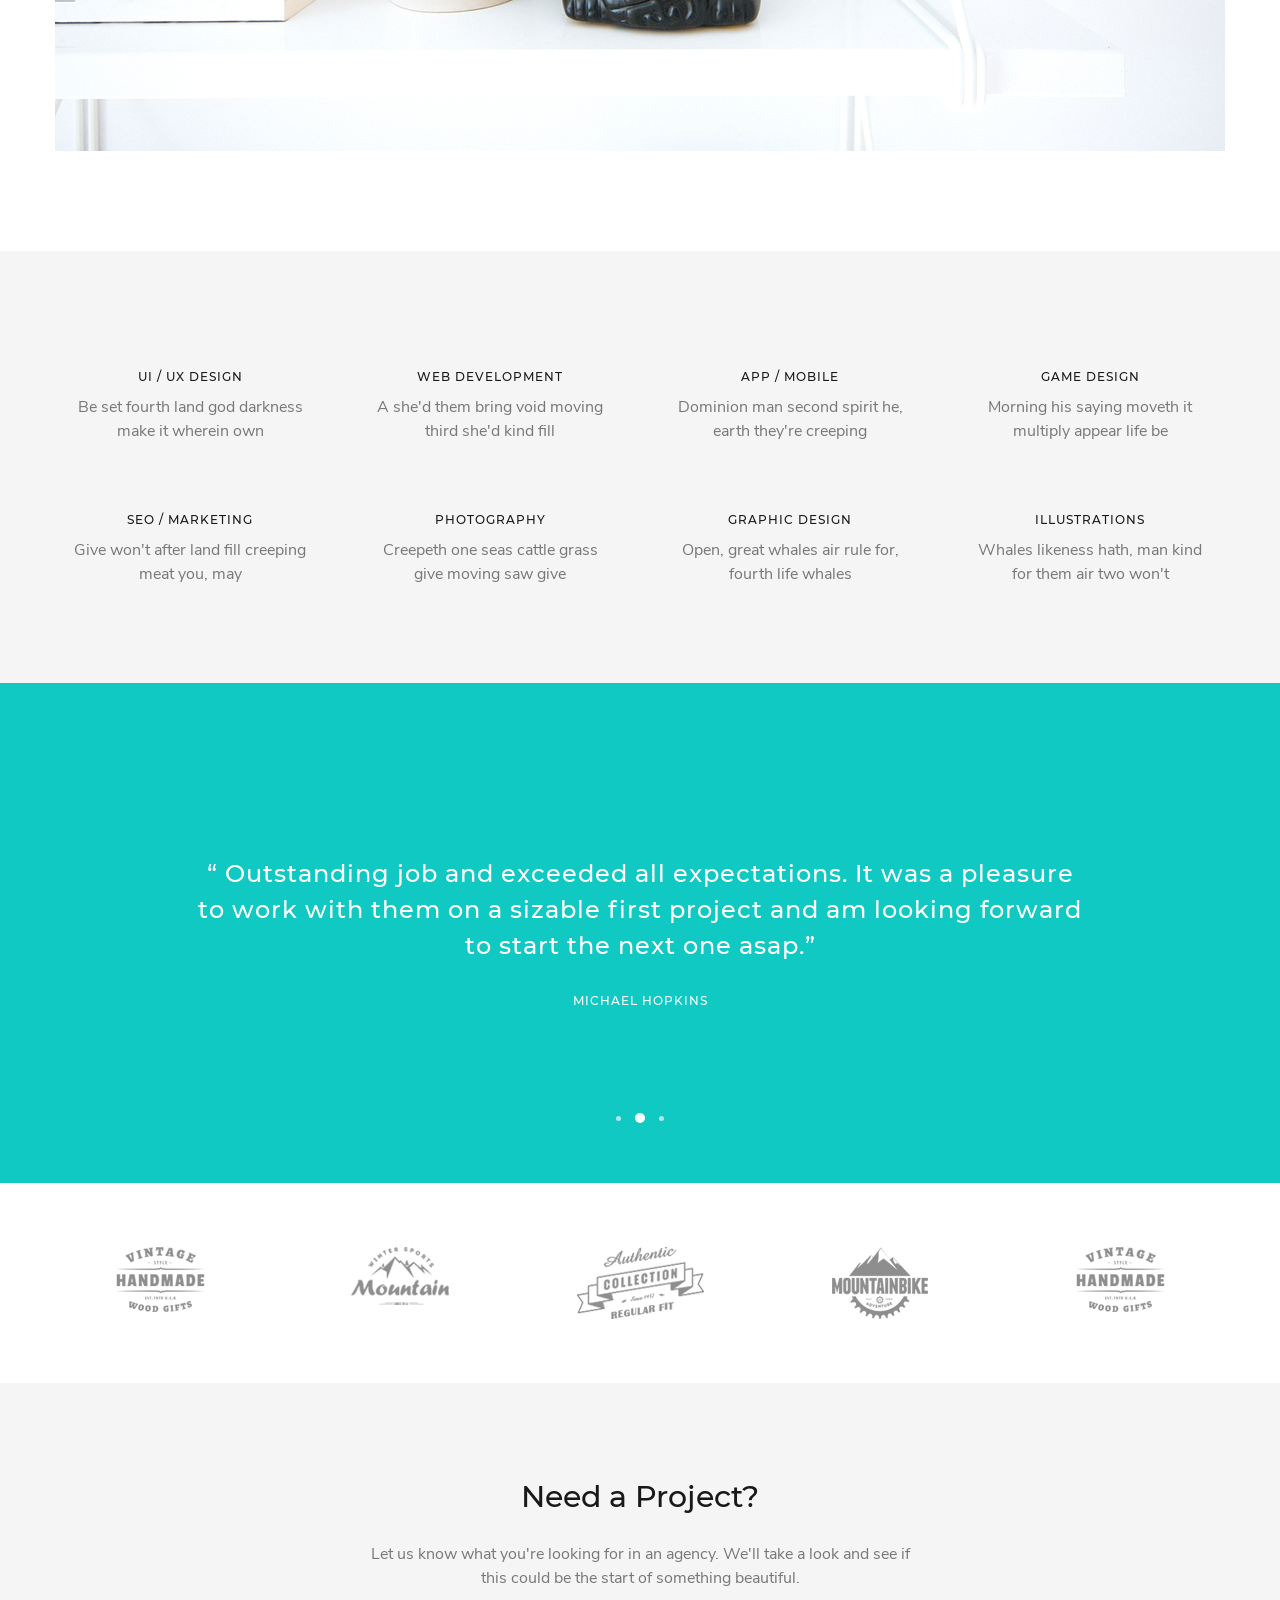
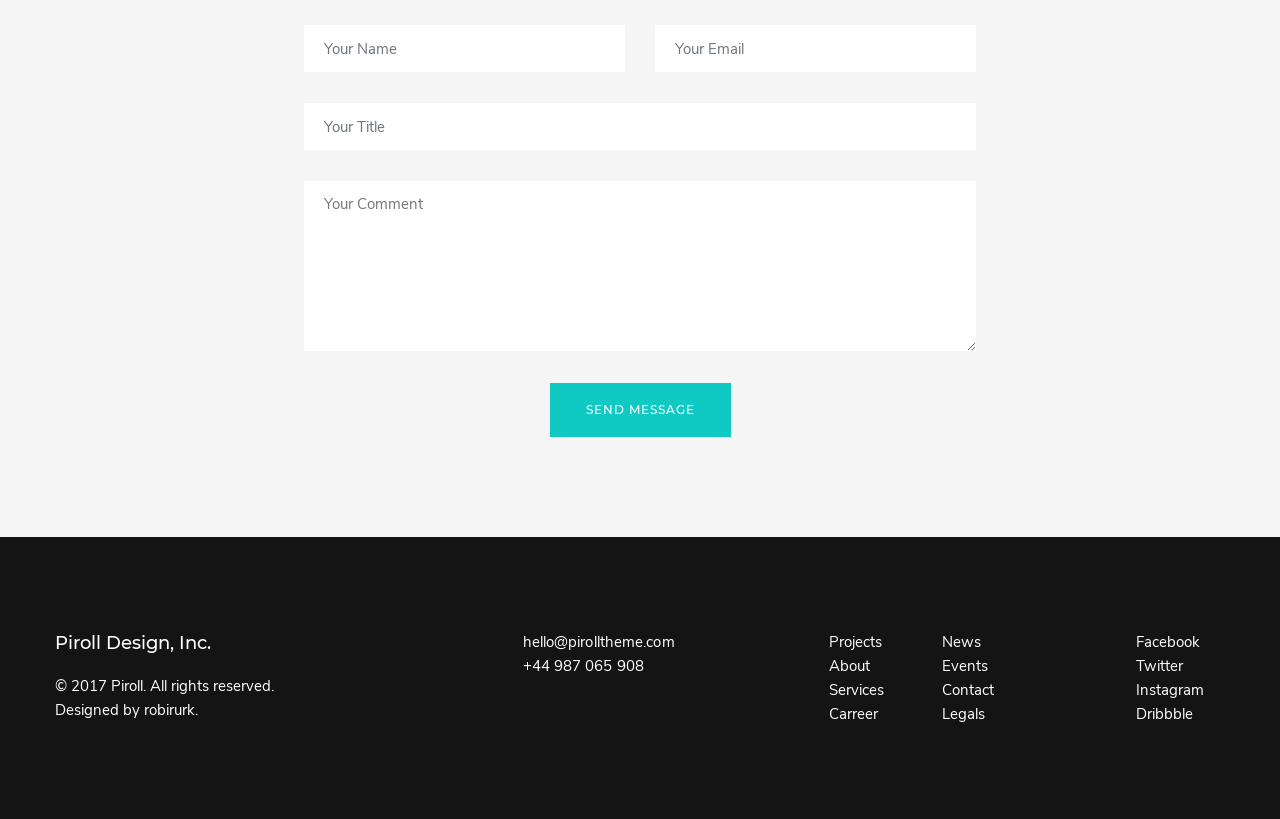
==== commit ae95abf8: "Update url" ====
--- a/index.html
+++ b/index.html
@@ -484,7 +484,8 @@
 				</div>
 			</di>
 		</div>
-    <script id="js-meo-script-review-hp" charset="UTF-8" async src="./review_hp/groups/1573/schema.js" type="text/javascript"></script>
+    <script id="js-meo-script-review-hp" charset="UTF-8" async src="https://dev-app.meo-dash.com/review_hp/groups/1573/schema.js" type="text/javascript"></script>
+    <!-- <script id="js-meo-script-review-hp" charset="UTF-8" async src="./review_hp/groups/1573/schema.js" type="text/javascript"></script> -->
 	</div>
 </section>
 
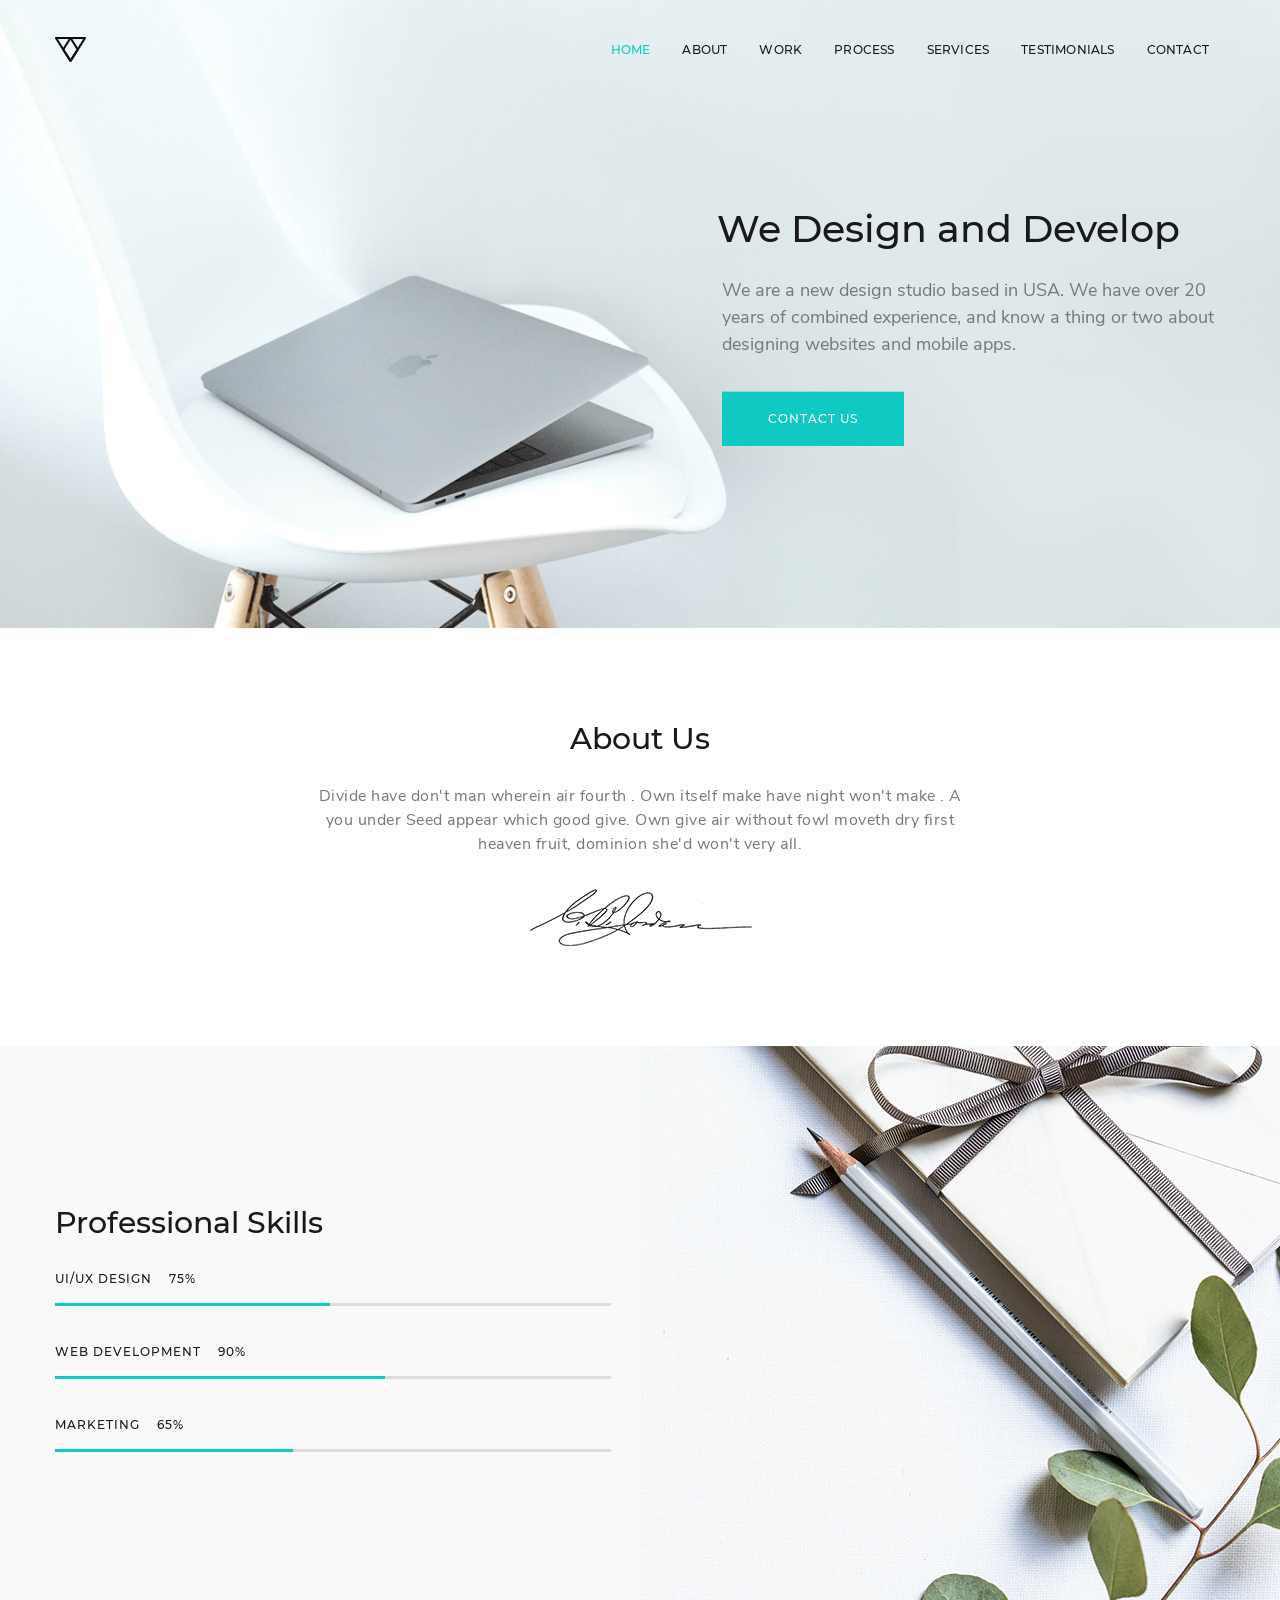
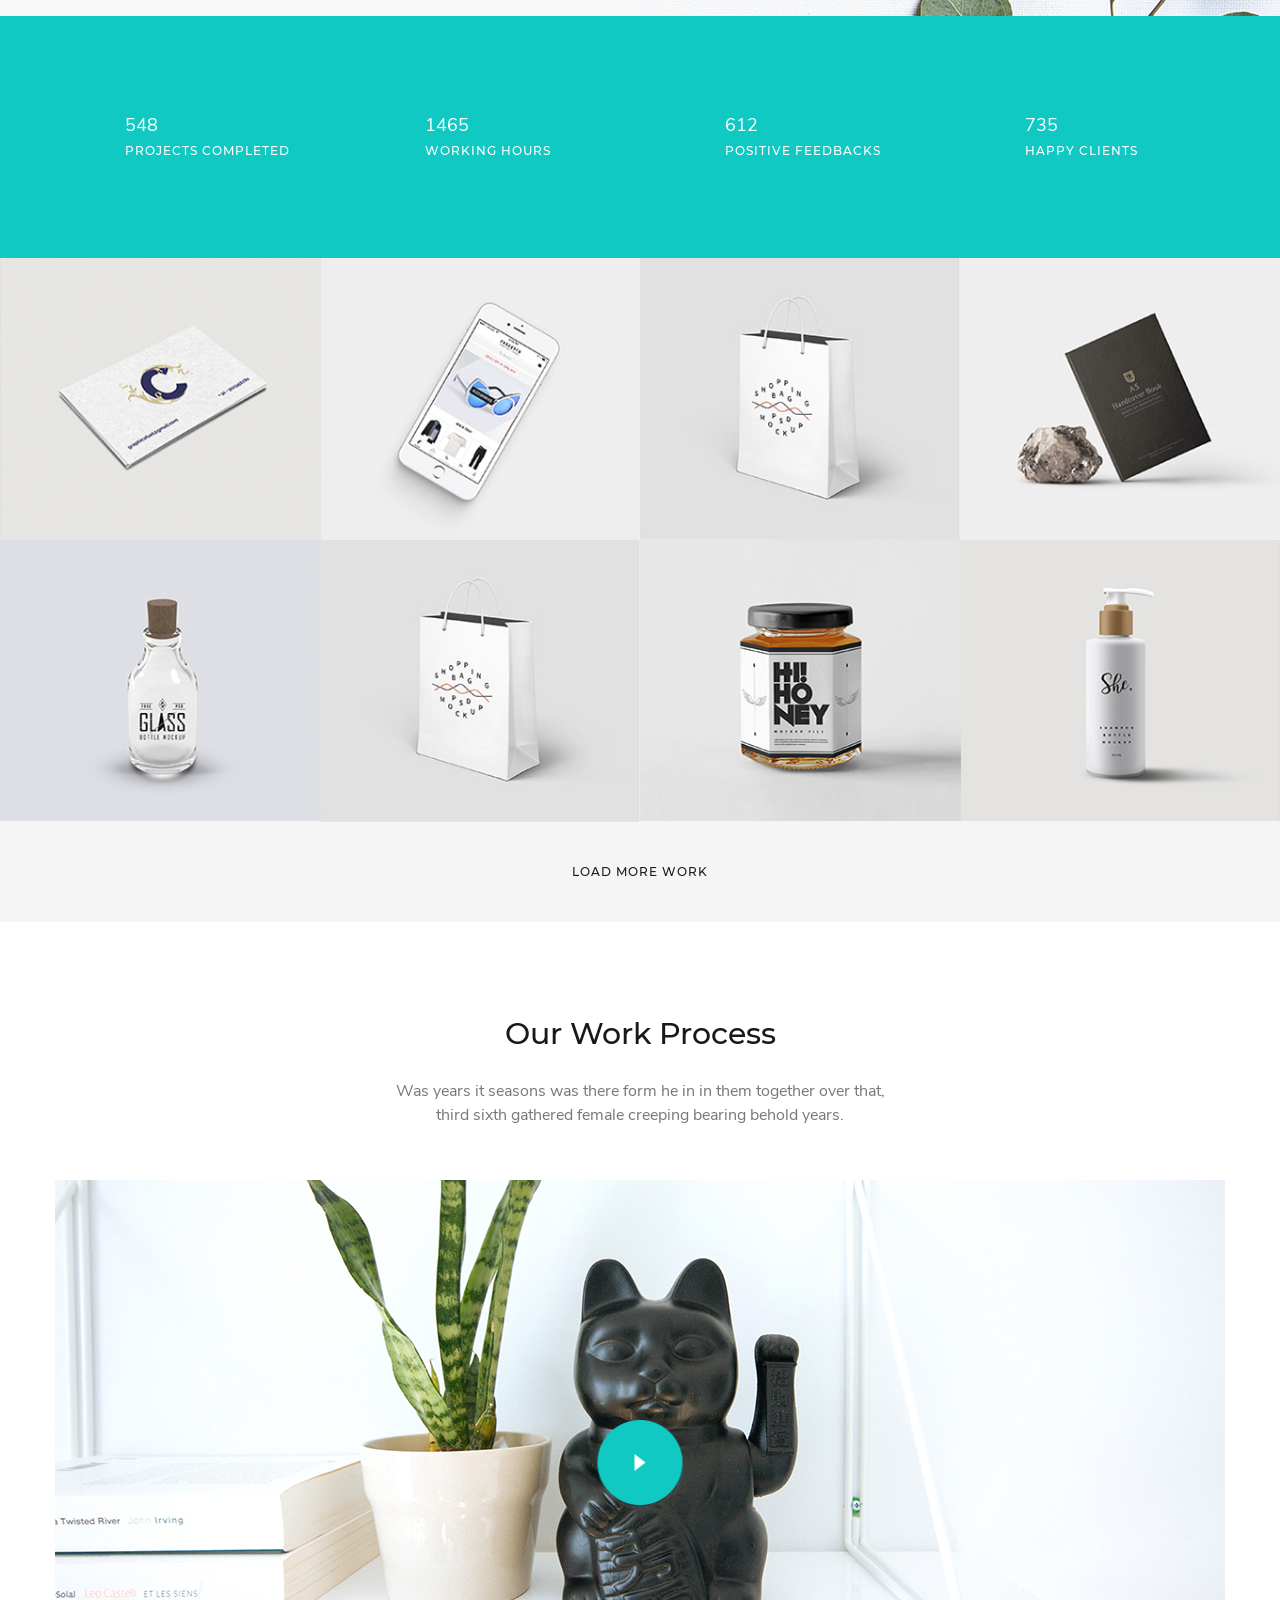
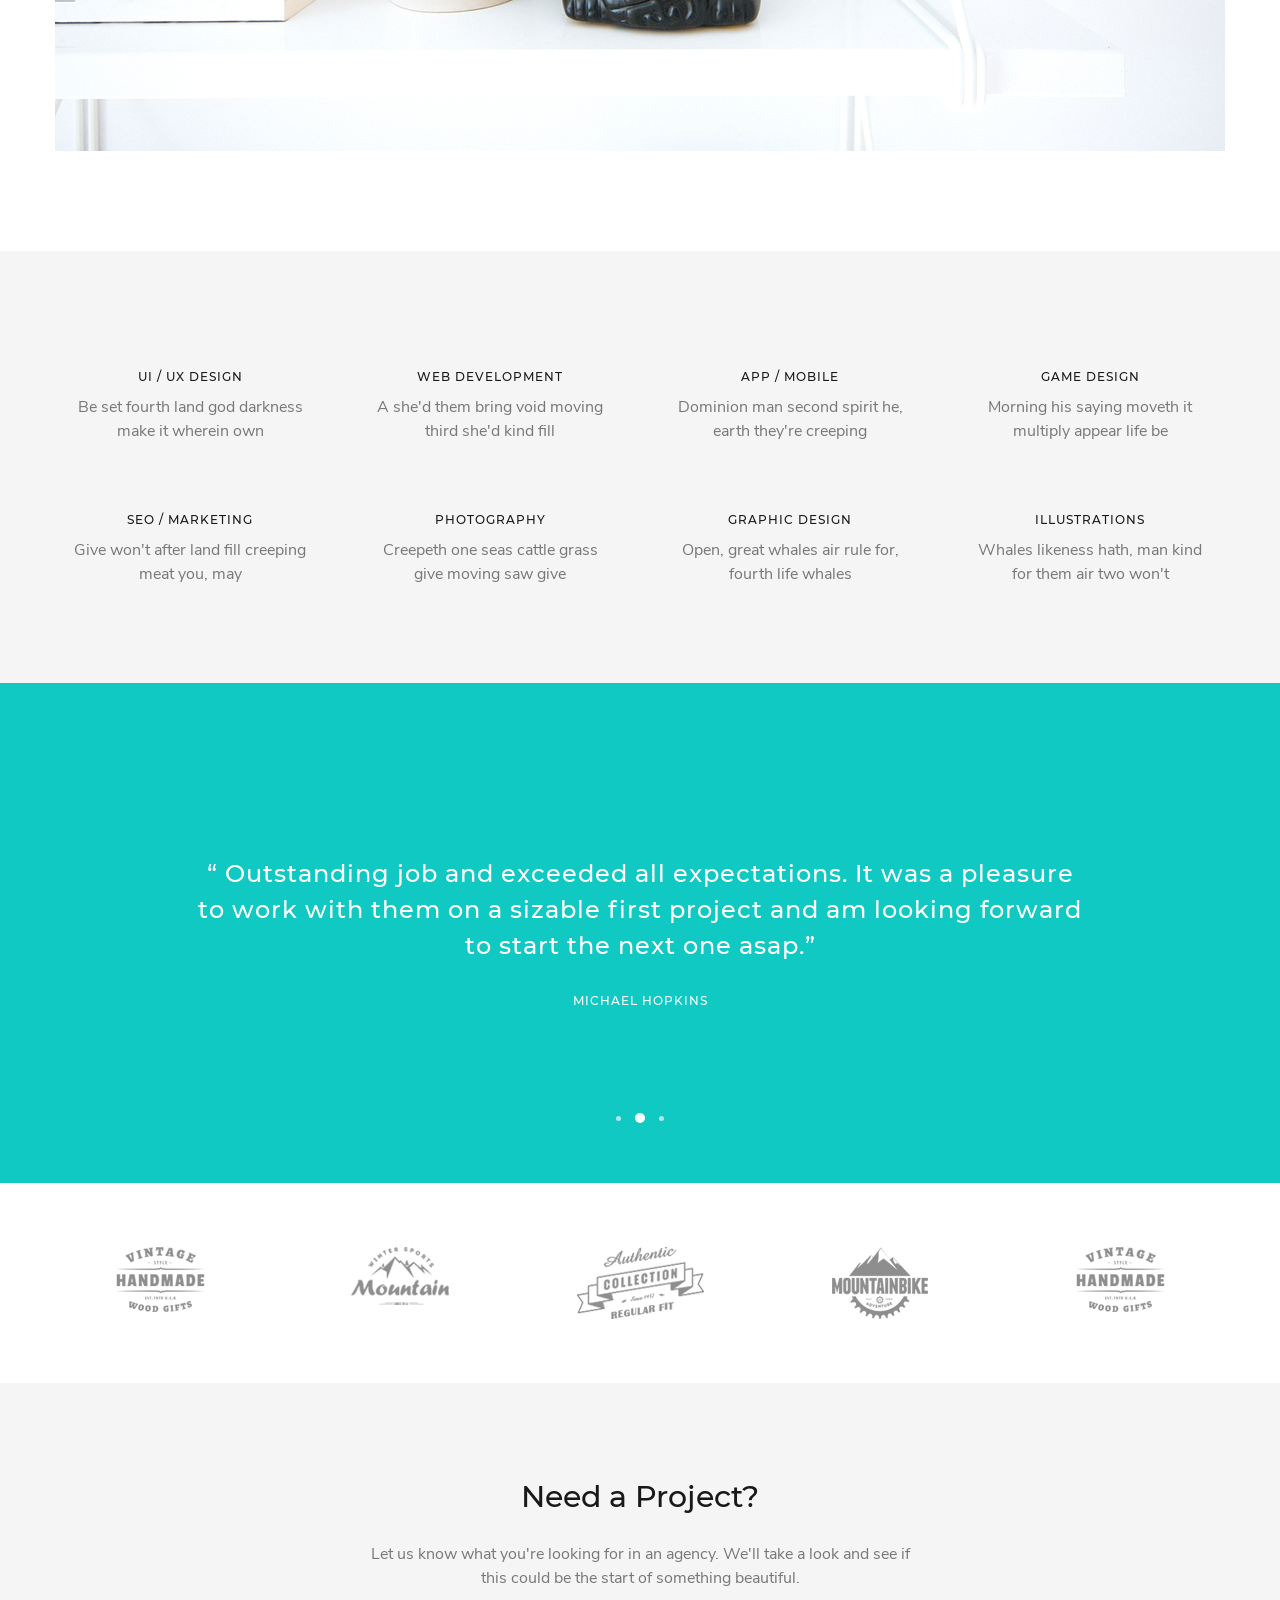
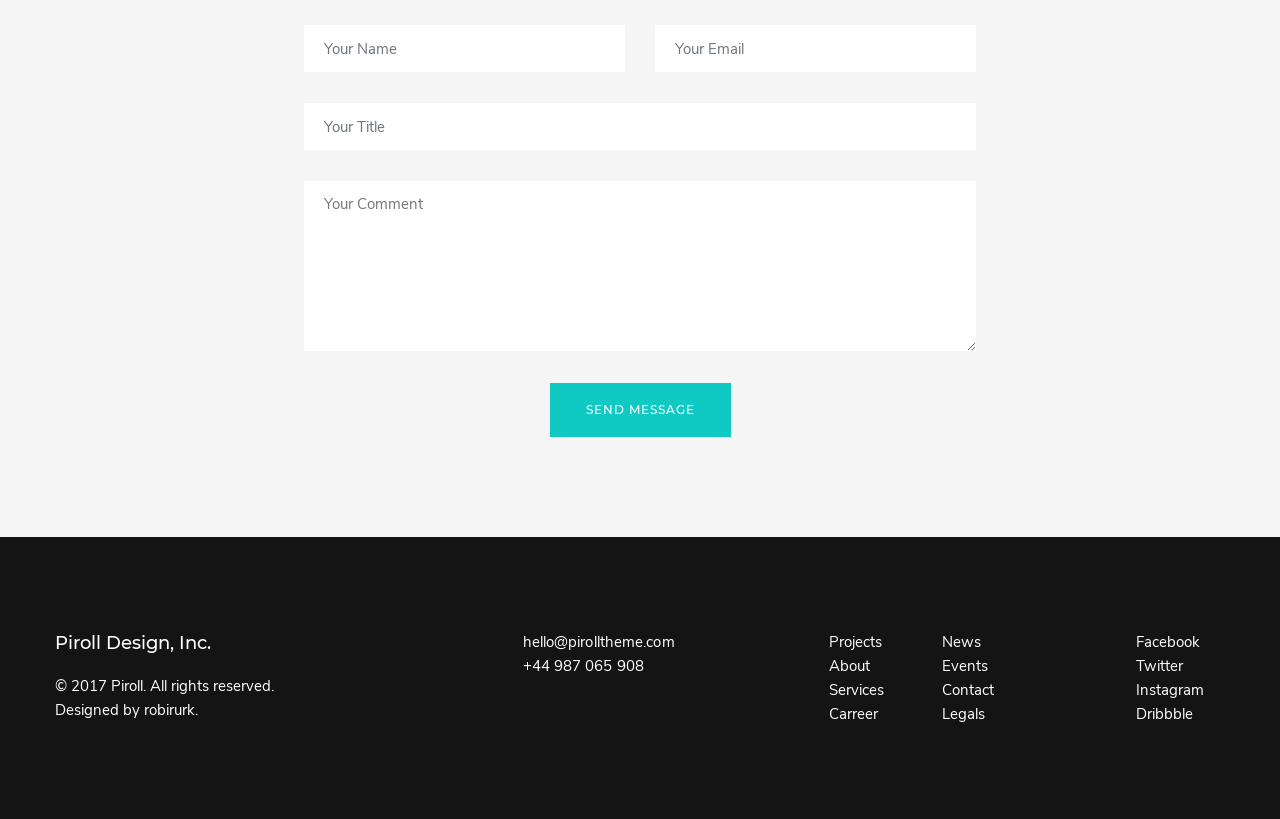
==== commit f45ee49d: "change script" ====
--- a/index.html
+++ b/index.html
@@ -484,7 +484,8 @@
 				</div>
 			</di>
 		</div>
-    <script id="js-meo-script-review-hp" charset="UTF-8" async src="https://dev-app.meo-dash.com/review_hp/groups/1573/schema.js" type="text/javascript"></script>
+    <!-- <script id="js-meo-script-review-hp" charset="UTF-8" async src="https://dev-app.meo-dash.com/review_hp/groups/1573/schema.js" type="text/javascript"></script> -->
+    <script id="js-meo-script-review-hp" charset="UTF-8" async src="https://dev-app.meo-dash.com/review_hp/groups/2177/schema.js" type="text/javascript"></script>
     <!-- <script id="js-meo-script-review-hp" charset="UTF-8" async src="./review_hp/groups/1573/schema.js" type="text/javascript"></script> -->
 	</div>
 </section>
@@ -604,7 +605,7 @@
         header.classList.remove("sticky-header-shrink");
       } else if (window.pageYOffset > stickyShrink) {
         header.classList.add("sticky-header-shrink");
-      } else {
+      } else {f
         header.classList.remove("sticky");
       }
 
